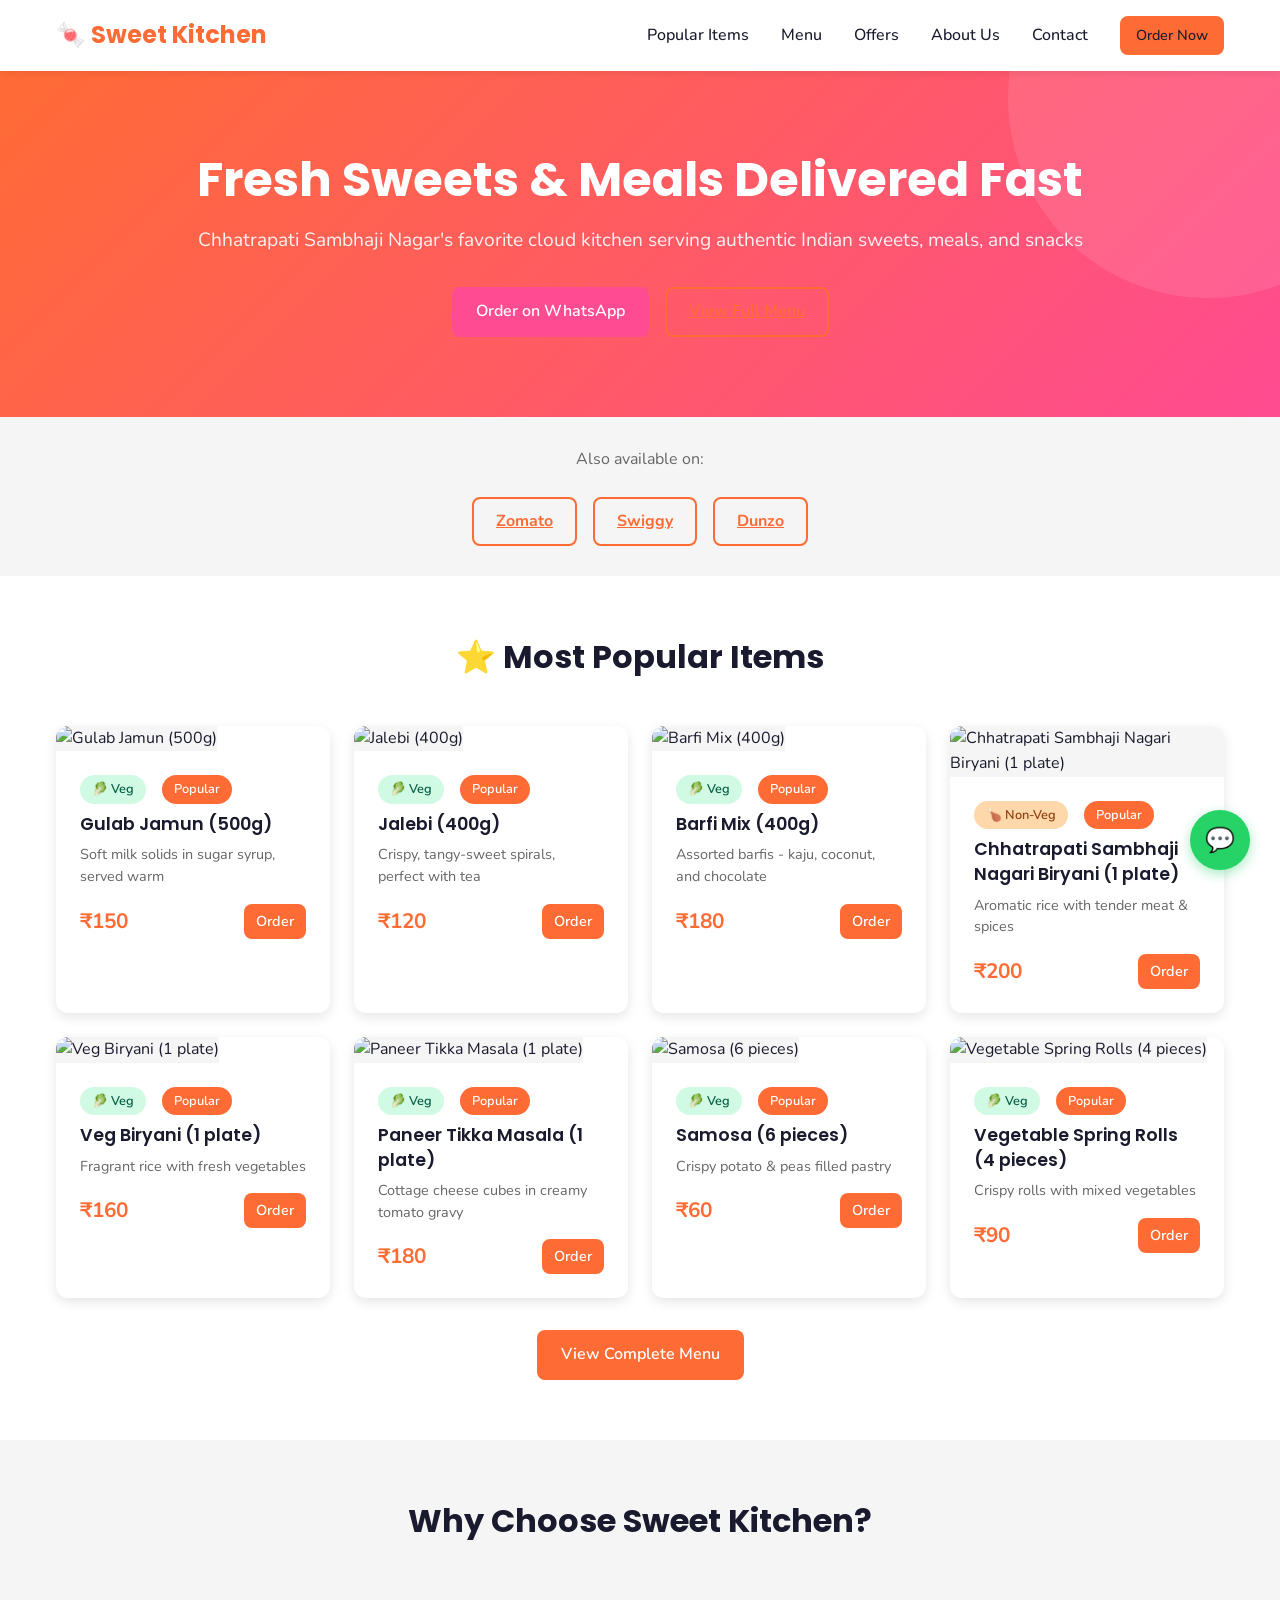
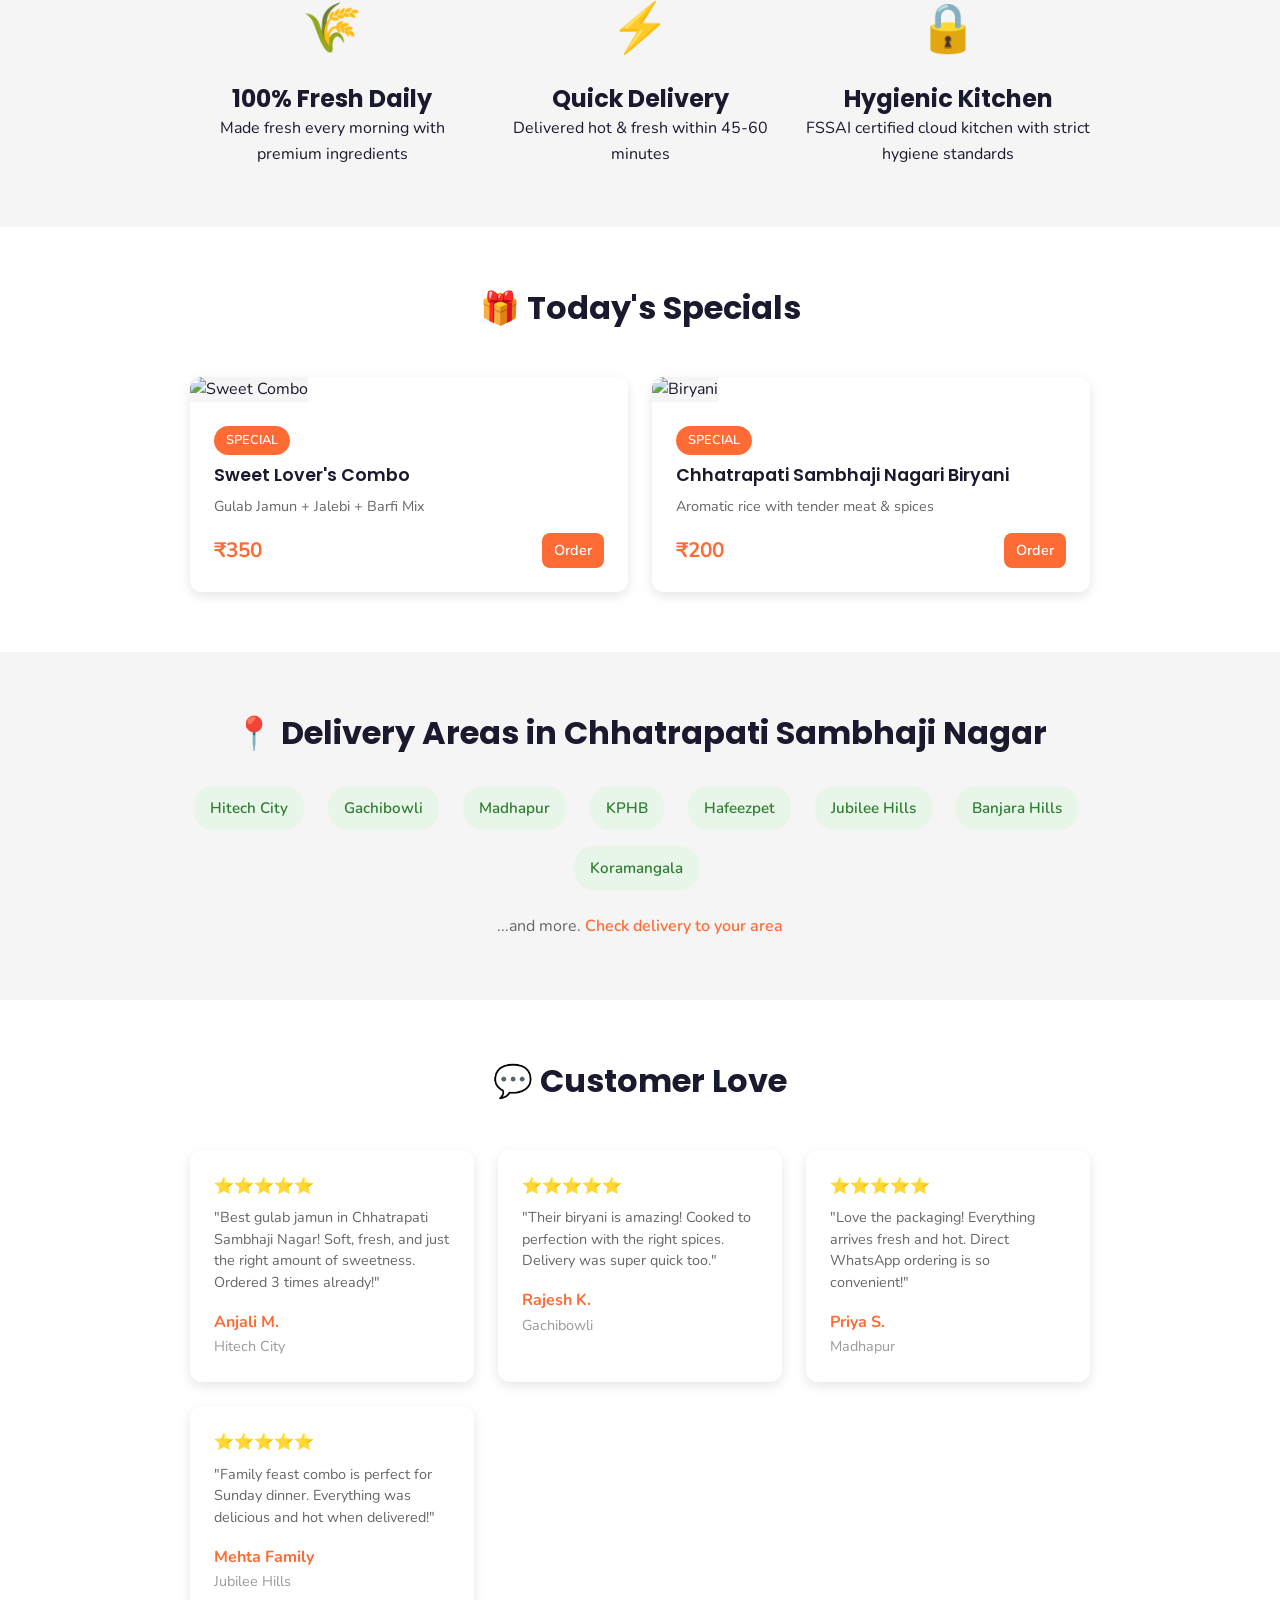
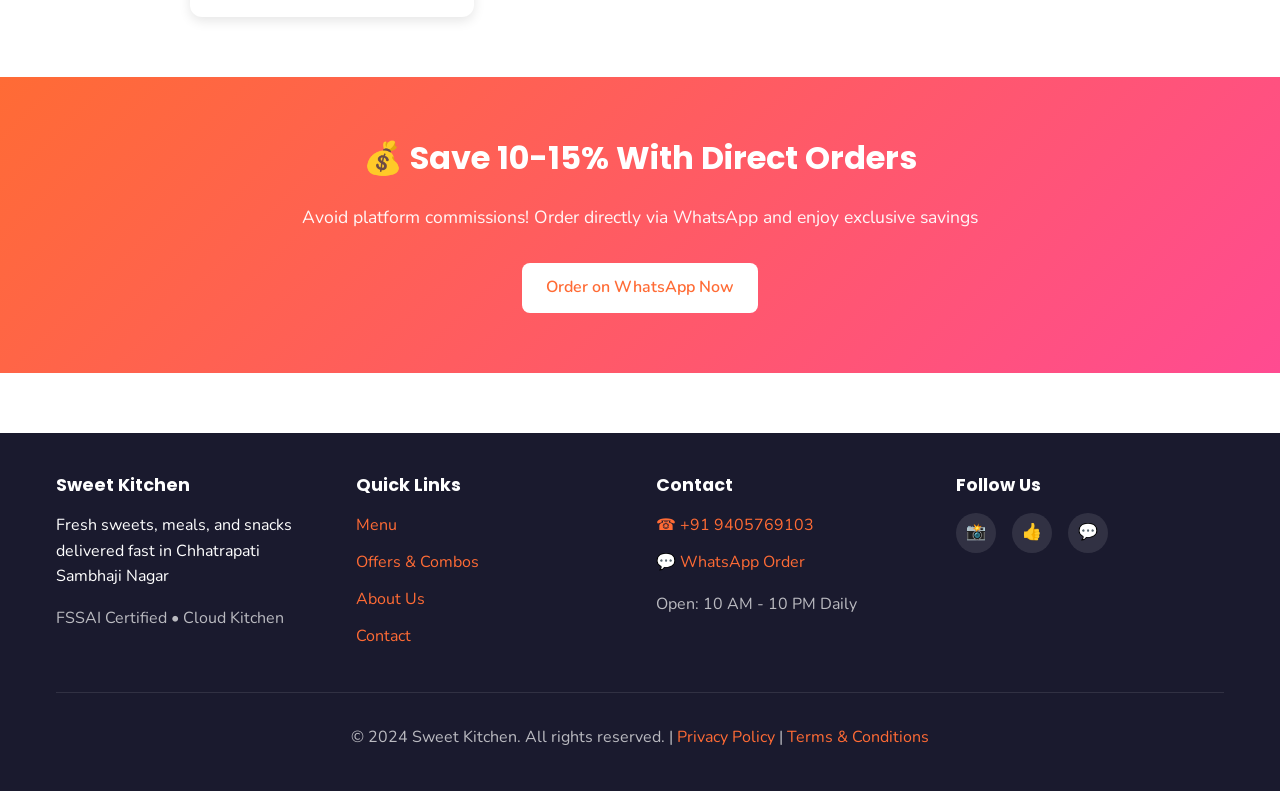
==== index.html @ 288b4b84 "initial commit" ====
<!DOCTYPE html>
<html lang="en">
<head>
  <meta charset="UTF-8">
  <meta name="viewport" content="width=device-width, initial-scale=1.0">
  <title>Sweet Kitchen - Fresh Sweets & Meals Delivered Fast in Chhatrapati Sambhaji Nagar</title>
  <meta name="description" content="Order fresh sweets, meals, and snacks delivered fast in Chhatrapati Sambhaji Nagar. Direct WhatsApp ordering with 10-15% savings. FSSAI certified cloud kitchen.">
  <meta name="keywords" content="Sweet Kitchen Chhatrapati Sambhaji Nagar, sweets delivery Chhatrapati Sambhaji Nagar, cloud kitchen near me, food delivery">

  <!-- Open Graph -->
  <meta property="og:title" content="Sweet Kitchen - Fresh Sweets & Meals Delivered Fast">
  <meta property="og:description" content="Order fresh sweets, meals, and snacks delivered fast in Chhatrapati Sambhaji Nagar. Direct WhatsApp ordering with 10-15% savings.">
  <meta property="og:type" content="website">
  <meta property="og:image" content="https://images.unsplash.com/photo-1593618998160-e34014e67546?w=600&h=400&fit=crop">

  <!-- Twitter Card -->
  <meta name="twitter:card" content="summary_large_image">
  <meta name="twitter:title" content="Sweet Kitchen - Fresh Sweets & Meals Delivered Fast">
  <meta name="twitter:description" content="Order fresh sweets, meals, and snacks delivered fast in Chhatrapati Sambhaji Nagar.">

  <!-- Tailwind CSS -->
  <script src="https://cdn.tailwindcss.com"></script>

  <!-- Google Fonts -->
  <link rel="preconnect" href="https://fonts.googleapis.com">
  <link rel="preconnect" href="https://fonts.gstatic.com" crossorigin>
  <link href="https://fonts.googleapis.com/css2?family=Poppins:wght@400;600;700&family=Nunito:wght@400;500;600;700&display=swap" rel="stylesheet">

  <!-- Custom Styles -->
  <link rel="stylesheet" href="css/styles.css">

  <!-- Schema.org Markup -->
  <script type="application/ld+json">
  {
    "@context": "https://schema.org",
    "@type": "LocalBusiness",
    "name": "Sweet Kitchen",
    "description": "Fresh sweets, meals, and snacks cloud kitchen",
    "address": {
      "@type": "PostalAddress",
      "streetAddress": "Chhatrapati Sambhaji Nagar",
      "addressRegion": "Telangana",
      "postalCode": "500001",
      "addressCountry": "IN"
    },
    "telephone": "+919405769103",
    "url": "https://sweetkitchen.local",
    "priceRange": "₹50-₹500",
    "servesCuisine": "Indian"
  }
  </script>
</head>
<body>
  <!-- Navigation -->
  <nav>
    <div class="container">
      <a href="/" class="logo">🍬 Sweet Kitchen</a>
      <ul class="nav-links">
        <li><a href="#popular">Popular Items</a></li>
        <li><a href="menu.html">Menu</a></li>
        <li><a href="offers.html">Offers</a></li>
        <li><a href="about.html">About Us</a></li>
        <li><a href="contact.html">Contact</a></li>
        <li><a href="#" class="btn-primary btn-sm">Order Now</a></li>
      </ul>
      <button class="mobile-menu-toggle">☰</button>
    </div>
  </nav>

  <!-- Hero Section -->
  <section class="hero">
    <div class="container">
      <h1>Fresh Sweets & Meals Delivered Fast</h1>
      <p>Chhatrapati Sambhaji Nagar's favorite cloud kitchen serving authentic Indian sweets, meals, and snacks</p>
      <div class="hero-buttons">
        <a href="https://wa.me/919405769103?text=Hi%20Sweet%20Kitchen%2C%20I%20want%20to%20place%20an%20order" target="_blank" class="btn-secondary">Order on WhatsApp</a>
        <a href="menu.html" class="btn-outline">View Full Menu</a>
      </div>
    </div>
  </section>

  <!-- Platform Links -->
  <section class="section" style="background-color: #f5f5f5; padding: 30px 20px;">
    <div class="container">
      <p style="text-align: center; color: #666; margin-bottom: 1.5rem;">Also available on:</p>
      <div style="display: flex; gap: 1rem; justify-content: center; flex-wrap: wrap;">
        <a href="https://www.zomato.com" target="_blank" class="btn-outline" style="flex: 0 1 auto;">
          <strong>Zomato</strong>
        </a>
        <a href="https://www.swiggy.com" target="_blank" class="btn-outline" style="flex: 0 1 auto;">
          <strong>Swiggy</strong>
        </a>
        <a href="https://www.dunzo.com" target="_blank" class="btn-outline" style="flex: 0 1 auto;">
          <strong>Dunzo</strong>
        </a>
      </div>
    </div>
  </section>

  <!-- Popular Items -->
  <section class="section" id="popular">
    <div class="container">
      <h2 style="text-align: center; margin-bottom: 3rem;">⭐ Most Popular Items</h2>
      <div class="grid grid-3" id="popular-items">
        <!-- Dynamically populated -->
      </div>
      <div style="text-align: center; margin-top: 2rem;">
        <a href="menu.html" class="btn-primary">View Complete Menu</a>
      </div>
    </div>
  </section>

  <!-- Why Choose Us -->
  <section class="section" style="background-color: #f5f5f5;">
    <div class="container">
      <h2 style="text-align: center; margin-bottom: 3rem;">Why Choose Sweet Kitchen?</h2>
      <div class="grid grid-3" style="max-width: 900px; margin: 0 auto;">
        <div class="card" style="text-align: center; border: none; box-shadow: none; background: transparent;">
          <div style="font-size: 3rem; margin-bottom: 1rem;">🌾</div>
          <h3>100% Fresh Daily</h3>
          <p>Made fresh every morning with premium ingredients</p>
        </div>
        <div class="card" style="text-align: center; border: none; box-shadow: none; background: transparent;">
          <div style="font-size: 3rem; margin-bottom: 1rem;">⚡</div>
          <h3>Quick Delivery</h3>
          <p>Delivered hot & fresh within 45-60 minutes</p>
        </div>
        <div class="card" style="text-align: center; border: none; box-shadow: none; background: transparent;">
          <div style="font-size: 3rem; margin-bottom: 1rem;">🔒</div>
          <h3>Hygienic Kitchen</h3>
          <p>FSSAI certified cloud kitchen with strict hygiene standards</p>
        </div>
      </div>
    </div>
  </section>

  <!-- Today's Specials -->
  <section class="section">
    <div class="container">
      <h2 style="text-align: center; margin-bottom: 3rem;">🎁 Today's Specials</h2>
      <div class="grid grid-2" style="max-width: 900px; margin: 0 auto;">
        <div class="card">
          <img src="https://images.unsplash.com/photo-1593618998160-e34014e67546?w=400&h=300&fit=crop" alt="Sweet Combo" class="card-img">
          <div class="card-content">
            <div style="display: flex; gap: 0.5rem; margin-bottom: 0.5rem;">
              <span class="badge badge-popular">SPECIAL</span>
            </div>
            <h3 class="card-title">Sweet Lover's Combo</h3>
            <p class="card-description">Gulab Jamun + Jalebi + Barfi Mix</p>
            <div class="card-footer">
              <span class="card-price">₹350</span>
              <a href="https://wa.me/919405769103?text=Hi%20Sweet%20Kitchen%2C%20I%20want%20to%20order%20Sweet%20Lover's%20Combo%20-%20₹350" target="_blank" class="btn-primary btn-sm" style="padding: 6px 12px;">Order</a>
            </div>
          </div>
        </div>

        <div class="card">
          <img src="https://images.unsplash.com/photo-1631040822154-e629aaaf9f0d?w=400&h=300&fit=crop" alt="Biryani" class="card-img">
          <div class="card-content">
            <div style="display: flex; gap: 0.5rem; margin-bottom: 0.5rem;">
              <span class="badge badge-popular">SPECIAL</span>
            </div>
            <h3 class="card-title">Chhatrapati Sambhaji Nagari Biryani</h3>
            <p class="card-description">Aromatic rice with tender meat & spices</p>
            <div class="card-footer">
              <span class="card-price">₹200</span>
              <a href="https://wa.me/919405769103?text=Hi%20Sweet%20Kitchen%2C%20I%20want%20to%20order%20Chhatrapati Sambhaji Nagari%20Biryani%20-%20₹200" target="_blank" class="btn-primary btn-sm" style="padding: 6px 12px;">Order</a>
            </div>
          </div>
        </div>
      </div>
    </div>
  </section>

  <!-- Delivery Areas -->
  <section class="section" style="background-color: #f5f5f5;">
    <div class="container">
      <h2 style="text-align: center; margin-bottom: 2rem;">📍 Delivery Areas in Chhatrapati Sambhaji Nagar</h2>
      <div style="display: flex; flex-wrap: wrap; gap: 1rem; justify-content: center; max-width: 1000px; margin: 0 auto;">
        <span class="badge" style="background-color: #E8F5E9; color: #2E7D32; padding: 10px 16px; border-radius: 20px; font-size: 0.95rem;">Hitech City</span>
        <span class="badge" style="background-color: #E8F5E9; color: #2E7D32; padding: 10px 16px; border-radius: 20px; font-size: 0.95rem;">Gachibowli</span>
        <span class="badge" style="background-color: #E8F5E9; color: #2E7D32; padding: 10px 16px; border-radius: 20px; font-size: 0.95rem;">Madhapur</span>
        <span class="badge" style="background-color: #E8F5E9; color: #2E7D32; padding: 10px 16px; border-radius: 20px; font-size: 0.95rem;">KPHB</span>
        <span class="badge" style="background-color: #E8F5E9; color: #2E7D32; padding: 10px 16px; border-radius: 20px; font-size: 0.95rem;">Hafeezpet</span>
        <span class="badge" style="background-color: #E8F5E9; color: #2E7D32; padding: 10px 16px; border-radius: 20px; font-size: 0.95rem;">Jubilee Hills</span>
        <span class="badge" style="background-color: #E8F5E9; color: #2E7D32; padding: 10px 16px; border-radius: 20px; font-size: 0.95rem;">Banjara Hills</span>
        <span class="badge" style="background-color: #E8F5E9; color: #2E7D32; padding: 10px 16px; border-radius: 20px; font-size: 0.95rem;">Koramangala</span>
      </div>
      <p style="text-align: center; margin-top: 1.5rem; color: #666;">...and more. <a href="contact.html" style="color: #FF6B35; font-weight: 600; text-decoration: none;">Check delivery to your area</a></p>
    </div>
  </section>

  <!-- Testimonials -->
  <section class="section">
    <div class="container">
      <h2 style="text-align: center; margin-bottom: 3rem;">💬 Customer Love</h2>
      <div class="grid grid-2" style="max-width: 900px; margin: 0 auto;">
        <div class="card">
          <div class="card-content">
            <div class="stars">⭐⭐⭐⭐⭐</div>
            <p class="card-description">"Best gulab jamun in Chhatrapati Sambhaji Nagar! Soft, fresh, and just the right amount of sweetness. Ordered 3 times already!"</p>
            <strong style="color: #FF6B35;">Anjali M.</strong>
            <p style="color: #999; font-size: 0.9rem;">Hitech City</p>
          </div>
        </div>

        <div class="card">
          <div class="card-content">
            <div class="stars">⭐⭐⭐⭐⭐</div>
            <p class="card-description">"Their biryani is amazing! Cooked to perfection with the right spices. Delivery was super quick too."</p>
            <strong style="color: #FF6B35;">Rajesh K.</strong>
            <p style="color: #999; font-size: 0.9rem;">Gachibowli</p>
          </div>
        </div>

        <div class="card">
          <div class="card-content">
            <div class="stars">⭐⭐⭐⭐⭐</div>
            <p class="card-description">"Love the packaging! Everything arrives fresh and hot. Direct WhatsApp ordering is so convenient!"</p>
            <strong style="color: #FF6B35;">Priya S.</strong>
            <p style="color: #999; font-size: 0.9rem;">Madhapur</p>
          </div>
        </div>

        <div class="card">
          <div class="card-content">
            <div class="stars">⭐⭐⭐⭐⭐</div>
            <p class="card-description">"Family feast combo is perfect for Sunday dinner. Everything was delicious and hot when delivered!"</p>
            <strong style="color: #FF6B35;">Mehta Family</strong>
            <p style="color: #999; font-size: 0.9rem;">Jubilee Hills</p>
          </div>
        </div>
      </div>
    </div>
  </section>

  <!-- Save with Direct Orders -->
  <section class="section" style="background: linear-gradient(135deg, #FF6B35 0%, #FF4B91 100%); color: white;">
    <div class="container" style="text-align: center;">
      <h2 style="color: white; margin-bottom: 1.5rem;">💰 Save 10-15% With Direct Orders</h2>
      <p style="color: rgba(255,255,255,0.95); font-size: 1.1rem; margin-bottom: 2rem;">Avoid platform commissions! Order directly via WhatsApp and enjoy exclusive savings</p>
      <a href="https://wa.me/919405769103?text=Hi%20Sweet%20Kitchen%2C%20I%20want%20to%20place%20an%20order" target="_blank" class="btn-secondary" style="background-color: white; color: #FF6B35; border: none;">Order on WhatsApp Now</a>
    </div>
  </section>

  <!-- Footer -->
  <footer>
    <div class="container">
      <div class="footer-grid">
        <div class="footer-col">
          <h3>Sweet Kitchen</h3>
          <p>Fresh sweets, meals, and snacks delivered fast in Chhatrapati Sambhaji Nagar</p>
          <p style="margin-top: 1rem; color: rgba(255,255,255,0.7);">FSSAI Certified • Cloud Kitchen</p>
        </div>

        <div class="footer-col">
          <h3>Quick Links</h3>
          <ul>
            <li><a href="menu.html">Menu</a></li>
            <li><a href="offers.html">Offers & Combos</a></li>
            <li><a href="about.html">About Us</a></li>
            <li><a href="contact.html">Contact</a></li>
          </ul>
        </div>

        <div class="footer-col">
          <h3>Contact</h3>
          <ul>
            <li><a href="tel:+919405769103">☎ +91 9405769103</a></li>
            <li><a href="https://wa.me/919405769103" target="_blank">💬 WhatsApp Order</a></li>
            <li><p style="margin-top: 1rem; color: rgba(255,255,255,0.7);">Open: 10 AM - 10 PM Daily</p></li>
          </ul>
        </div>

        <div class="footer-col">
          <h3>Follow Us</h3>
          <div class="social-icons">
            <a href="https://instagram.com" target="_blank" title="Instagram">📸</a>
            <a href="https://facebook.com" target="_blank" title="Facebook">👍</a>
            <a href="https://wa.me/919405769103" target="_blank" title="WhatsApp">💬</a>
          </div>
        </div>
      </div>

      <div class="footer-bottom">
        <p>&copy; 2024 Sweet Kitchen. All rights reserved. | <a href="#" style="color: var(--primary-saffron);">Privacy Policy</a> | <a href="#" style="color: var(--primary-saffron);">Terms & Conditions</a></p>
      </div>
    </div>
  </footer>

  <!-- Floating WhatsApp Button -->
  <a href="https://wa.me/919405769103?text=Hi%20Sweet%20Kitchen%2C%20I%20want%20to%20place%20an%20order" target="_blank" class="whatsapp-float" title="Order on WhatsApp">💬</a>

  <!-- Scripts -->
  <script src="js/menu-data.js"></script>
  <script src="js/main.js"></script>
  <script>
    // Populate popular items on homepage
    document.addEventListener('DOMContentLoaded', () => {
      const popularItems = getPopularItems();
      const container = document.getElementById('popular-items');

      popularItems.forEach(item => {
        const card = document.createElement('div');
        card.className = 'card';
        card.innerHTML = `
          <img src="${item.image}" alt="${item.name}" class="card-img">
          <div class="card-content">
            <div style="display: flex; gap: 0.5rem; margin-bottom: 0.5rem;">
              <span class="badge ${item.veg ? 'badge-veg' : 'badge-nonveg'}">
                ${item.veg ? '🥬 Veg' : '🍗 Non-Veg'}
              </span>
              ${item.popular ? '<span class="badge badge-popular">Popular</span>' : ''}
            </div>
            <h3 class="card-title">${item.name}</h3>
            <p class="card-description">${item.description}</p>
            <div class="card-footer">
              <span class="card-price">${SK.formatPrice(item.price)}</span>
              <a href="${SK.buildWhatsAppOrderURL(item.name, item.price)}" target="_blank" class="btn-primary btn-sm" style="padding: 6px 12px;">Order</a>
            </div>
          </div>
        `;
        container.appendChild(card);
      });
    });
  </script>
</body>
</html>
---- css/styles.css ----
/* Sweet Kitchen Brand Colors & Custom Styles */

:root {
  --primary-saffron: #FF6B35;
  --primary-pink: #FF4B91;
  --neutral-cream: #FFF9F5;
  --dark-text: #1A1A2E;
  --success-green: #22C55E;
  --light-gray: #F5F5F5;
  --border-gray: #E5E5E5;
}

* {
  margin: 0;
  padding: 0;
  box-sizing: border-box;
}

html {
  scroll-behavior: smooth;
}

body {
  font-family: 'Nunito', sans-serif;
  color: var(--dark-text);
  background-color: #fff;
  line-height: 1.6;
}

/* Typography */
h1, h2, h3, h4, h5, h6 {
  font-family: 'Poppins', sans-serif;
  font-weight: 700;
  color: var(--dark-text);
}

h1 { font-size: 2.5rem; line-height: 1.2; }
h2 { font-size: 2rem; line-height: 1.3; }
h3 { font-size: 1.5rem; line-height: 1.4; }

@media (max-width: 768px) {
  h1 { font-size: 1.75rem; }
  h2 { font-size: 1.5rem; }
  h3 { font-size: 1.25rem; }
}

/* Buttons */
.btn-primary {
  background-color: var(--primary-saffron);
  color: white;
  padding: 12px 24px;
  border: none;
  border-radius: 8px;
  font-size: 1rem;
  font-weight: 600;
  cursor: pointer;
  transition: all 0.3s ease;
  display: inline-block;
  text-decoration: none;
  text-align: center;
}

.btn-primary:hover {
  background-color: #E55A25;
  transform: translateY(-2px);
  box-shadow: 0 8px 16px rgba(255, 107, 53, 0.3);
}

.btn-secondary {
  background-color: var(--primary-pink);
  color: white;
  padding: 12px 24px;
  border: none;
  border-radius: 8px;
  font-size: 1rem;
  font-weight: 600;
  cursor: pointer;
  transition: all 0.3s ease;
  display: inline-block;
  text-decoration: none;
}

.btn-secondary:hover {
  background-color: #E43B81;
  transform: translateY(-2px);
  box-shadow: 0 8px 16px rgba(255, 75, 145, 0.3);
}

.btn-outline {
  background-color: transparent;
  color: var(--primary-saffron);
  border: 2px solid var(--primary-saffron);
  padding: 10px 22px;
  border-radius: 8px;
  font-weight: 600;
  cursor: pointer;
  transition: all 0.3s ease;
  display: inline-block;
}

.btn-outline:hover {
  background-color: var(--primary-saffron);
  color: white;
}

.btn-sm {
  padding: 8px 16px;
  font-size: 0.9rem;
}

/* Navigation */
nav {
  background-color: white;
  box-shadow: 0 2px 8px rgba(0, 0, 0, 0.08);
  position: sticky;
  top: 0;
  z-index: 100;
}

nav .container {
  display: flex;
  justify-content: space-between;
  align-items: center;
  padding: 1rem;
  max-width: 1200px;
  margin: 0 auto;
}

.logo {
  font-size: 1.5rem;
  font-weight: 700;
  color: var(--primary-saffron);
  font-family: 'Poppins', sans-serif;
  text-decoration: none;
}

.nav-links {
  display: flex;
  list-style: none;
  gap: 2rem;
  align-items: center;
}

.nav-links a {
  text-decoration: none;
  color: var(--dark-text);
  font-weight: 500;
  transition: color 0.3s ease;
}

.nav-links a:hover {
  color: var(--primary-saffron);
}

@media (max-width: 768px) {
  .nav-links {
    display: none;
  }

  .mobile-menu-toggle {
    display: block;
    background: none;
    border: none;
    font-size: 1.5rem;
    cursor: pointer;
  }
}

@media (min-width: 769px) {
  .mobile-menu-toggle {
    display: none;
  }
}

/* Hero Section */
.hero {
  background: linear-gradient(135deg, var(--primary-saffron) 0%, var(--primary-pink) 100%);
  color: white;
  padding: 80px 20px;
  text-align: center;
  position: relative;
  overflow: hidden;
}

.hero::before {
  content: '';
  position: absolute;
  top: -50%;
  right: -10%;
  width: 400px;
  height: 400px;
  background-color: rgba(255, 255, 255, 0.1);
  border-radius: 50%;
}

.hero h1 {
  color: white;
  margin-bottom: 1rem;
  font-size: 3rem;
  position: relative;
  z-index: 1;
}

.hero p {
  color: rgba(255, 255, 255, 0.9);
  font-size: 1.2rem;
  margin-bottom: 2rem;
  position: relative;
  z-index: 1;
}

.hero-buttons {
  display: flex;
  gap: 1rem;
  justify-content: center;
  position: relative;
  z-index: 1;
  flex-wrap: wrap;
}

@media (max-width: 768px) {
  .hero {
    padding: 60px 20px;
  }

  .hero h1 {
    font-size: 2rem;
  }

  .hero p {
    font-size: 1rem;
  }

  .hero-buttons {
    flex-direction: column;
  }

  .hero-buttons .btn-primary,
  .hero-buttons .btn-outline {
    width: 100%;
  }
}

/* Cards */
.card {
  background: white;
  border-radius: 12px;
  overflow: hidden;
  box-shadow: 0 4px 12px rgba(0, 0, 0, 0.1);
  transition: transform 0.3s ease, box-shadow 0.3s ease;
}

.card:hover {
  transform: translateY(-6px);
  box-shadow: 0 12px 24px rgba(0, 0, 0, 0.15);
}

.card-img {
  width: 100%;
  height: 200px;
  object-fit: cover;
  background-color: var(--light-gray);
}

.card-content {
  padding: 1.5rem;
}

.card-title {
  font-size: 1.1rem;
  font-weight: 600;
  margin-bottom: 0.5rem;
  color: var(--dark-text);
}

.card-description {
  font-size: 0.9rem;
  color: #666;
  margin-bottom: 1rem;
  line-height: 1.5;
}

.card-footer {
  display: flex;
  justify-content: space-between;
  align-items: center;
}

.card-price {
  font-size: 1.3rem;
  font-weight: 700;
  color: var(--primary-saffron);
}

.badge {
  display: inline-block;
  padding: 4px 12px;
  border-radius: 20px;
  font-size: 0.8rem;
  font-weight: 600;
  margin-right: 0.5rem;
}

.badge-veg {
  background-color: #D1FAE5;
  color: #065F46;
}

.badge-nonveg {
  background-color: #FED7AA;
  color: #92400E;
}

.badge-popular {
  background-color: var(--primary-saffron);
  color: white;
}

/* Grid & Flex Utils */
.container {
  max-width: 1200px;
  margin: 0 auto;
  padding: 0 1rem;
}

.grid {
  display: grid;
  gap: 1.5rem;
}

.grid-2 { grid-template-columns: repeat(auto-fit, minmax(280px, 1fr)); }
.grid-3 { grid-template-columns: repeat(auto-fit, minmax(250px, 1fr)); }
.grid-4 { grid-template-columns: repeat(auto-fit, minmax(200px, 1fr)); }

@media (max-width: 768px) {
  .grid-2, .grid-3, .grid-4 {
    grid-template-columns: repeat(auto-fit, minmax(150px, 1fr));
  }
}

.flex { display: flex; }
.flex-center { display: flex; align-items: center; justify-content: center; }
.flex-between { display: flex; align-items: center; justify-content: space-between; }
.gap-1 { gap: 1rem; }
.gap-2 { gap: 2rem; }

/* Section Spacing */
.section {
  padding: 60px 20px;
}

@media (max-width: 768px) {
  .section {
    padding: 40px 20px;
  }
}

/* Testimonials */
.testimonial {
  border-left: 4px solid var(--primary-saffron);
  padding-left: 1.5rem;
  margin: 1.5rem 0;
}

.stars {
  color: #FFB800;
  font-size: 1rem;
  margin-bottom: 0.5rem;
}

/* Footer */
footer {
  background-color: var(--dark-text);
  color: white;
  padding: 40px 20px;
  margin-top: 60px;
}

footer a {
  color: var(--primary-saffron);
  text-decoration: none;
  transition: color 0.3s ease;
}

footer a:hover {
  color: var(--primary-pink);
}

.footer-grid {
  display: grid;
  grid-template-columns: repeat(auto-fit, minmax(250px, 1fr));
  gap: 2rem;
  max-width: 1200px;
  margin: 0 auto 2rem;
}

.footer-col h3 {
  color: white;
  margin-bottom: 1rem;
  font-size: 1.1rem;
}

.footer-col ul {
  list-style: none;
}

.footer-col ul li {
  margin-bottom: 0.7rem;
}

.social-icons {
  display: flex;
  gap: 1rem;
  margin-top: 1rem;
}

.social-icons a {
  width: 40px;
  height: 40px;
  display: flex;
  align-items: center;
  justify-content: center;
  background-color: rgba(255, 255, 255, 0.1);
  border-radius: 50%;
  transition: background-color 0.3s ease;
}

.social-icons a:hover {
  background-color: var(--primary-saffron);
}

.footer-bottom {
  text-align: center;
  border-top: 1px solid rgba(255, 255, 255, 0.1);
  padding-top: 2rem;
  color: rgba(255, 255, 255, 0.7);
}

/* Floating WhatsApp Button */
.whatsapp-float {
  position: fixed;
  bottom: 30px;
  right: 30px;
  width: 60px;
  height: 60px;
  background-color: #25D366;
  border-radius: 50%;
  display: flex;
  align-items: center;
  justify-content: center;
  text-decoration: none;
  box-shadow: 0 4px 12px rgba(37, 211, 102, 0.4);
  transition: all 0.3s ease;
  z-index: 999;
  font-size: 1.5rem;
}

.whatsapp-float:hover {
  transform: scale(1.1);
  box-shadow: 0 8px 20px rgba(37, 211, 102, 0.6);
}

@media (max-width: 768px) {
  .whatsapp-float {
    bottom: 20px;
    right: 20px;
    width: 50px;
    height: 50px;
    font-size: 1.2rem;
  }
}

/* Cart Sidebar */
.cart-sidebar {
  position: fixed;
  right: -400px;
  top: 0;
  width: 400px;
  height: 100vh;
  background: white;
  box-shadow: -2px 0 8px rgba(0, 0, 0, 0.1);
  transition: right 0.3s ease;
  z-index: 500;
  overflow-y: auto;
  padding: 20px;
  display: flex;
  flex-direction: column;
}

.cart-sidebar.open {
  right: 0;
}

.cart-close {
  background: none;
  border: none;
  font-size: 1.5rem;
  cursor: pointer;
  margin-bottom: 1rem;
}

.cart-item {
  display: flex;
  justify-content: space-between;
  align-items: center;
  padding: 1rem;
  border-bottom: 1px solid var(--border-gray);
  margin-bottom: 1rem;
}

.cart-item-details {
  flex: 1;
}

.cart-item-name {
  font-weight: 600;
  margin-bottom: 0.5rem;
}

.cart-item-price {
  color: var(--primary-saffron);
  font-weight: 700;
}

.cart-remove {
  background: none;
  border: none;
  color: #999;
  cursor: pointer;
  font-size: 1.2rem;
  transition: color 0.3s ease;
}

.cart-remove:hover {
  color: #E43B81;
}

.cart-summary {
  margin-top: auto;
  border-top: 2px solid var(--border-gray);
  padding-top: 1rem;
}

.cart-total {
  display: flex;
  justify-content: space-between;
  font-size: 1.2rem;
  font-weight: 700;
  margin-bottom: 1.5rem;
}

.cart-summary .btn-primary {
  width: 100%;
}

@media (max-width: 768px) {
  .cart-sidebar {
    width: 100%;
    right: -100%;
  }
}

/* Category Tabs */
.category-tabs {
  display: flex;
  gap: 1rem;
  overflow-x: auto;
  padding: 1rem 0;
  margin-bottom: 2rem;
  flex-wrap: wrap;
}

.category-tab {
  background: var(--light-gray);
  border: 2px solid transparent;
  padding: 10px 20px;
  border-radius: 20px;
  cursor: pointer;
  transition: all 0.3s ease;
  white-space: nowrap;
  font-weight: 500;
}

.category-tab:hover {
  border-color: var(--primary-saffron);
}

.category-tab.active {
  background-color: var(--primary-saffron);
  color: white;
  border-color: var(--primary-saffron);
}

/* Filter Bar */
.filter-bar {
  display: flex;
  gap: 1rem;
  margin-bottom: 2rem;
  flex-wrap: wrap;
  align-items: center;
}

.filter-bar input {
  flex: 1;
  min-width: 250px;
  padding: 12px 16px;
  border: 1px solid var(--border-gray);
  border-radius: 8px;
  font-size: 1rem;
}

.filter-bar input:focus {
  outline: none;
  border-color: var(--primary-saffron);
  box-shadow: 0 0 0 3px rgba(255, 107, 53, 0.1);
}

.filter-dropdown {
  padding: 10px 16px;
  border: 1px solid var(--border-gray);
  border-radius: 8px;
  background: white;
  cursor: pointer;
  font-size: 1rem;
}

/* Form Elements */
input, textarea, select {
  font-family: 'Nunito', sans-serif;
  border-radius: 8px;
  border: 1px solid var(--border-gray);
  padding: 12px;
  font-size: 1rem;
  transition: border-color 0.3s ease;
}

input:focus, textarea:focus, select:focus {
  outline: none;
  border-color: var(--primary-saffron);
  box-shadow: 0 0 0 3px rgba(255, 107, 53, 0.1);
}

/* Animations */
@keyframes slideInUp {
  from {
    opacity: 0;
    transform: translateY(20px);
  }
  to {
    opacity: 1;
    transform: translateY(0);
  }
}

.animate-slideInUp {
  animation: slideInUp 0.6s ease-out;
}

@keyframes fadeIn {
  from { opacity: 0; }
  to { opacity: 1; }
}

.animate-fadeIn {
  animation: fadeIn 0.3s ease-in;
}

/* Responsive Utilities */
@media (max-width: 768px) {
  h1 { font-size: 1.75rem; }
  h2 { font-size: 1.3rem; }
}

/* Empty State */
.empty-state {
  text-align: center;
  padding: 60px 20px;
}

.empty-state h3 {
  margin-bottom: 1rem;
  color: #999;
}

.empty-state p {
  color: #999;
  margin-bottom: 2rem;
}

/* Loader */
.loader {
  border: 4px solid var(--light-gray);
  border-top: 4px solid var(--primary-saffron);
  border-radius: 50%;
  width: 40px;
  height: 40px;
  animation: spin 1s linear infinite;
  margin: 2rem auto;
}

@keyframes spin {
  0% { transform: rotate(0deg); }
  100% { transform: rotate(360deg); }
}

/* Print Styles */
@media print {
  nav, footer, .whatsapp-float {
    display: none;
  }
}
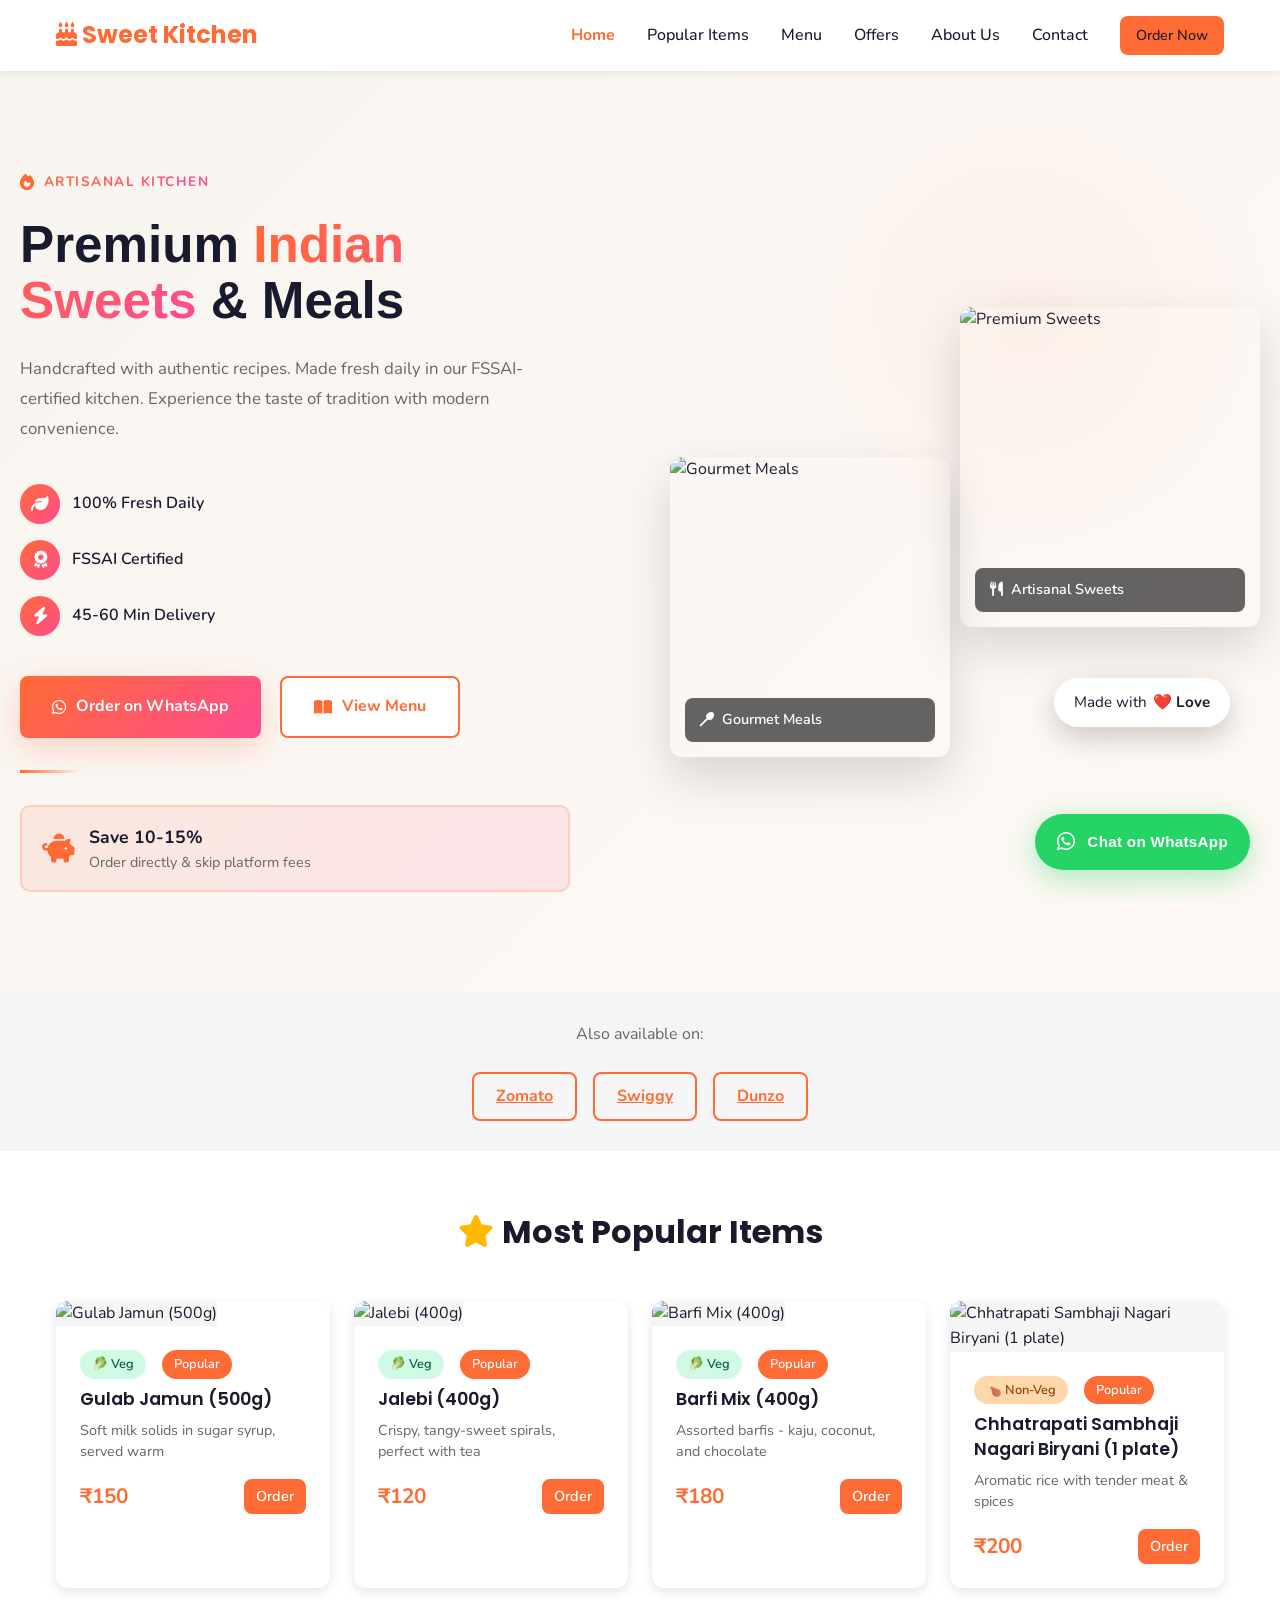
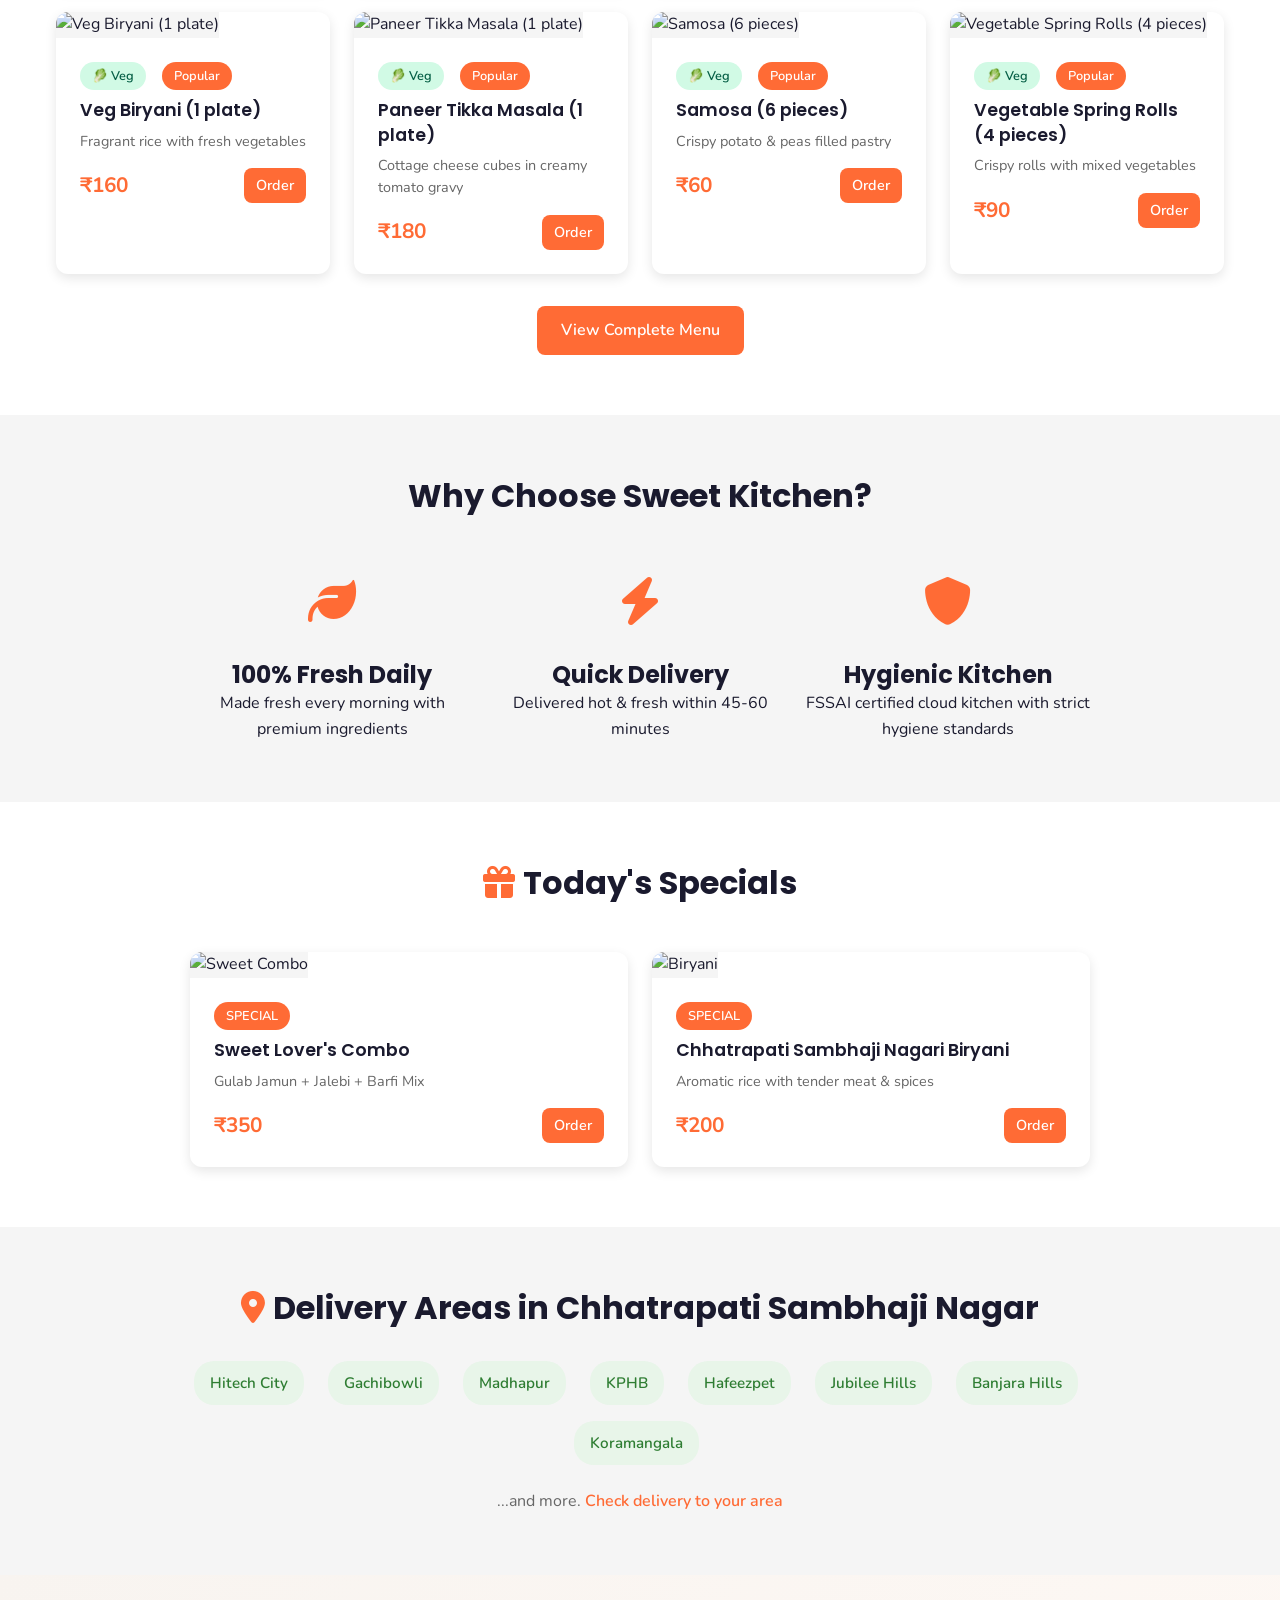
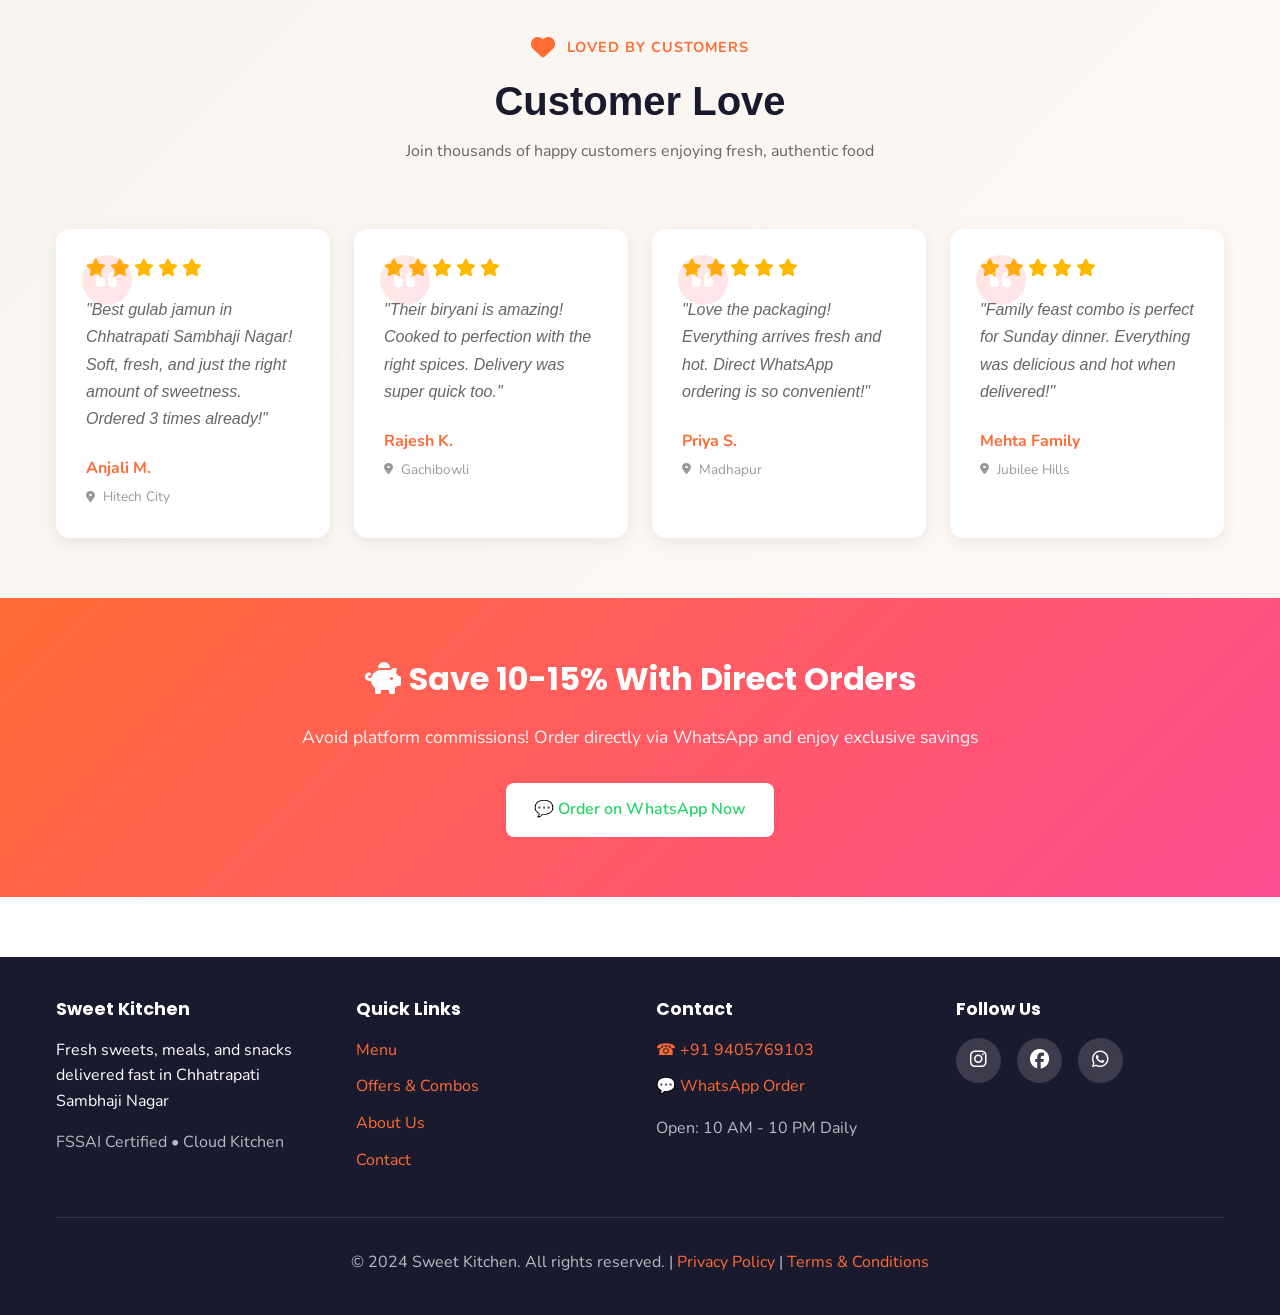
==== commit 57fcbed1: "fixed home page issue" ====
--- a/index.html
+++ b/index.html
@@ -25,6 +25,9 @@
   <link rel="preconnect" href="https://fonts.googleapis.com">
   <link rel="preconnect" href="https://fonts.gstatic.com" crossorigin>
   <link href="https://fonts.googleapis.com/css2?family=Poppins:wght@400;600;700&family=Nunito:wght@400;500;600;700&display=swap" rel="stylesheet">
+
+  <!-- Font Awesome Icons -->
+  <link rel="stylesheet" href="https://cdnjs.cloudflare.com/ajax/libs/font-awesome/6.4.0/css/all.min.css">
 
   <!-- Custom Styles -->
   <link rel="stylesheet" href="css/styles.css">
@@ -54,27 +57,96 @@
   <!-- Navigation -->
   <nav>
     <div class="container">
-      <a href="/" class="logo">🍬 Sweet Kitchen</a>
+      <a href="./index.html" class="logo"><i class="fas fa-cake-candles"></i> Sweet Kitchen</a>
       <ul class="nav-links">
+        <li><a href="./index.html" style="color: var(--primary-saffron); font-weight: 700;">Home</a></li>
         <li><a href="#popular">Popular Items</a></li>
         <li><a href="menu.html">Menu</a></li>
         <li><a href="offers.html">Offers</a></li>
         <li><a href="about.html">About Us</a></li>
         <li><a href="contact.html">Contact</a></li>
-        <li><a href="#" class="btn-primary btn-sm">Order Now</a></li>
+        <li><a href="menu.html" class="btn-primary btn-sm">Order Now</a></li>
       </ul>
       <button class="mobile-menu-toggle">☰</button>
     </div>
   </nav>
 
-  <!-- Hero Section -->
-  <section class="hero">
-    <div class="container">
-      <h1>Fresh Sweets & Meals Delivered Fast</h1>
-      <p>Chhatrapati Sambhaji Nagar's favorite cloud kitchen serving authentic Indian sweets, meals, and snacks</p>
-      <div class="hero-buttons">
-        <a href="https://wa.me/919405769103?text=Hi%20Sweet%20Kitchen%2C%20I%20want%20to%20place%20an%20order" target="_blank" class="btn-secondary">Order on WhatsApp</a>
-        <a href="menu.html" class="btn-outline">View Full Menu</a>
+  <!-- Hero Section - Professional Food Kitchen -->
+  <section class="hero-professional">
+    <div class="hero-pro-left">
+      <div class="hero-pro-content">
+        <div class="hero-pro-label">
+          <i class="fas fa-fire"></i> ARTISANAL KITCHEN
+        </div>
+
+        <h1 class="hero-pro-title">
+          Premium
+          <span class="hero-pro-gradient">Indian Sweets</span>
+          & Meals
+        </h1>
+
+        <p class="hero-pro-description">
+          Handcrafted with authentic recipes. Made fresh daily in our FSSAI-certified kitchen.
+          Experience the taste of tradition with modern convenience.
+        </p>
+
+        <div class="hero-pro-features">
+          <div class="feature-item">
+            <span class="feature-icon"><i class="fas fa-leaf"></i></span>
+            <span class="feature-text">100% Fresh Daily</span>
+          </div>
+          <div class="feature-item">
+            <span class="feature-icon"><i class="fas fa-award"></i></span>
+            <span class="feature-text">FSSAI Certified</span>
+          </div>
+          <div class="feature-item">
+            <span class="feature-icon"><i class="fas fa-bolt"></i></span>
+            <span class="feature-text">45-60 Min Delivery</span>
+          </div>
+        </div>
+
+        <div class="hero-pro-cta">
+          <a href="https://wa.me/919405769103?text=Hi%20Sweet%20Kitchen%2C%20I%20want%20to%20place%20an%20order" target="_blank" class="cta-primary">
+            <i class="fab fa-whatsapp"></i>
+            <span>Order on WhatsApp</span>
+          </a>
+          <a href="menu.html" class="cta-secondary">
+            <i class="fas fa-book-open"></i>
+            <span>View Menu</span>
+          </a>
+        </div>
+
+        <div class="hero-pro-divider"></div>
+
+        <div class="hero-pro-savings">
+          <div class="savings-badge">
+            <i class="fas fa-piggy-bank"></i>
+            <div>
+              <strong>Save 10-15%</strong>
+              <p>Order directly & skip platform fees</p>
+            </div>
+          </div>
+        </div>
+      </div>
+    </div>
+
+    <div class="hero-pro-right">
+      <div class="food-showcase">
+        <div class="showcase-card showcase-sweets">
+          <img src="https://thehazelnutfactory.com/cdn/shop/files/HONEYDRYFRUITLADDOO16_940x.png?v=1689229850" alt="Premium Sweets">
+          <div class="showcase-label">
+            <i class="fas fa-utensils"></i> Artisanal Sweets
+          </div>
+        </div>
+        <div class="showcase-card showcase-meals">
+          <img src="https://images.unsplash.com/photo-1546069901-ba9599a7e63c?w=500&h=400&fit=crop" alt="Gourmet Meals">
+          <div class="showcase-label">
+            <i class="fas fa-spoon"></i> Gourmet Meals
+          </div>
+        </div>
+        <div class="showcase-accent">
+          <span class="accent-text">Made with <strong>❤️ Love</strong></span>
+        </div>
       </div>
     </div>
   </section>
@@ -100,7 +172,7 @@
   <!-- Popular Items -->
   <section class="section" id="popular">
     <div class="container">
-      <h2 style="text-align: center; margin-bottom: 3rem;">⭐ Most Popular Items</h2>
+      <h2 style="text-align: center; margin-bottom: 3rem;"><i class="fas fa-star" style="color: #FFB800; margin-right: 0.5rem;"></i>Most Popular Items</h2>
       <div class="grid grid-3" id="popular-items">
         <!-- Dynamically populated -->
       </div>
@@ -116,17 +188,17 @@
       <h2 style="text-align: center; margin-bottom: 3rem;">Why Choose Sweet Kitchen?</h2>
       <div class="grid grid-3" style="max-width: 900px; margin: 0 auto;">
         <div class="card" style="text-align: center; border: none; box-shadow: none; background: transparent;">
-          <div style="font-size: 3rem; margin-bottom: 1rem;">🌾</div>
+          <div style="font-size: 3rem; margin-bottom: 1rem; color: var(--primary-saffron);"><i class="fas fa-leaf"></i></div>
           <h3>100% Fresh Daily</h3>
           <p>Made fresh every morning with premium ingredients</p>
         </div>
         <div class="card" style="text-align: center; border: none; box-shadow: none; background: transparent;">
-          <div style="font-size: 3rem; margin-bottom: 1rem;">⚡</div>
+          <div style="font-size: 3rem; margin-bottom: 1rem; color: var(--primary-saffron);"><i class="fas fa-bolt"></i></div>
           <h3>Quick Delivery</h3>
           <p>Delivered hot & fresh within 45-60 minutes</p>
         </div>
         <div class="card" style="text-align: center; border: none; box-shadow: none; background: transparent;">
-          <div style="font-size: 3rem; margin-bottom: 1rem;">🔒</div>
+          <div style="font-size: 3rem; margin-bottom: 1rem; color: var(--primary-saffron);"><i class="fas fa-shield"></i></div>
           <h3>Hygienic Kitchen</h3>
           <p>FSSAI certified cloud kitchen with strict hygiene standards</p>
         </div>
@@ -137,7 +209,7 @@
   <!-- Today's Specials -->
   <section class="section">
     <div class="container">
-      <h2 style="text-align: center; margin-bottom: 3rem;">🎁 Today's Specials</h2>
+      <h2 style="text-align: center; margin-bottom: 3rem;"><i class="fas fa-gift" style="color: var(--primary-saffron); margin-right: 0.5rem;"></i>Today's Specials</h2>
       <div class="grid grid-2" style="max-width: 900px; margin: 0 auto;">
         <div class="card">
           <img src="https://images.unsplash.com/photo-1593618998160-e34014e67546?w=400&h=300&fit=crop" alt="Sweet Combo" class="card-img">
@@ -175,7 +247,7 @@
   <!-- Delivery Areas -->
   <section class="section" style="background-color: #f5f5f5;">
     <div class="container">
-      <h2 style="text-align: center; margin-bottom: 2rem;">📍 Delivery Areas in Chhatrapati Sambhaji Nagar</h2>
+      <h2 style="text-align: center; margin-bottom: 2rem;"><i class="fas fa-map-marker-alt" style="color: var(--primary-saffron); margin-right: 0.5rem;"></i>Delivery Areas in Chhatrapati Sambhaji Nagar</h2>
       <div style="display: flex; flex-wrap: wrap; gap: 1rem; justify-content: center; max-width: 1000px; margin: 0 auto;">
         <span class="badge" style="background-color: #E8F5E9; color: #2E7D32; padding: 10px 16px; border-radius: 20px; font-size: 0.95rem;">Hitech City</span>
         <span class="badge" style="background-color: #E8F5E9; color: #2E7D32; padding: 10px 16px; border-radius: 20px; font-size: 0.95rem;">Gachibowli</span>
@@ -191,43 +263,95 @@
   </section>
 
   <!-- Testimonials -->
-  <section class="section">
-    <div class="container">
-      <h2 style="text-align: center; margin-bottom: 3rem;">💬 Customer Love</h2>
-      <div class="grid grid-2" style="max-width: 900px; margin: 0 auto;">
-        <div class="card">
-          <div class="card-content">
-            <div class="stars">⭐⭐⭐⭐⭐</div>
-            <p class="card-description">"Best gulab jamun in Chhatrapati Sambhaji Nagar! Soft, fresh, and just the right amount of sweetness. Ordered 3 times already!"</p>
-            <strong style="color: #FF6B35;">Anjali M.</strong>
-            <p style="color: #999; font-size: 0.9rem;">Hitech City</p>
-          </div>
-        </div>
-
-        <div class="card">
-          <div class="card-content">
-            <div class="stars">⭐⭐⭐⭐⭐</div>
-            <p class="card-description">"Their biryani is amazing! Cooked to perfection with the right spices. Delivery was super quick too."</p>
-            <strong style="color: #FF6B35;">Rajesh K.</strong>
-            <p style="color: #999; font-size: 0.9rem;">Gachibowli</p>
-          </div>
-        </div>
-
-        <div class="card">
-          <div class="card-content">
-            <div class="stars">⭐⭐⭐⭐⭐</div>
-            <p class="card-description">"Love the packaging! Everything arrives fresh and hot. Direct WhatsApp ordering is so convenient!"</p>
-            <strong style="color: #FF6B35;">Priya S.</strong>
-            <p style="color: #999; font-size: 0.9rem;">Madhapur</p>
-          </div>
-        </div>
-
-        <div class="card">
-          <div class="card-content">
-            <div class="stars">⭐⭐⭐⭐⭐</div>
-            <p class="card-description">"Family feast combo is perfect for Sunday dinner. Everything was delicious and hot when delivered!"</p>
-            <strong style="color: #FF6B35;">Mehta Family</strong>
-            <p style="color: #999; font-size: 0.9rem;">Jubilee Hills</p>
+  <section class="section" style="background: linear-gradient(135deg, #f8f4f0 0%, #fff9f5 100%);">
+    <div class="container">
+      <div style="text-align: center; margin-bottom: 4rem;">
+        <div style="display: inline-flex; align-items: center; gap: 0.75rem; margin-bottom: 1rem;">
+          <i class="fas fa-heart" style="color: var(--primary-saffron); font-size: 1.5rem;"></i>
+          <span style="font-weight: 700; letter-spacing: 1px; color: var(--primary-saffron); text-transform: uppercase; font-size: 0.9rem;">LOVED BY CUSTOMERS</span>
+        </div>
+        <h2 style="color: var(--dark-text); font-size: 2.5rem; font-weight: 800;">Customer Love</h2>
+        <p style="color: #666; margin-top: 0.75rem; font-size: 1rem;">Join thousands of happy customers enjoying fresh, authentic food</p>
+      </div>
+
+      <div class="grid grid-4" style="max-width: 1400px; margin: 0 auto; gap: 1.5rem;">
+        <!-- Testimonial 1 -->
+        <div style="background: white; border-radius: 14px; padding: 1.75rem; border: 2px solid transparent; transition: all 0.3s cubic-bezier(0.4, 0, 0.2, 1); box-shadow: 0 4px 16px rgba(0, 0, 0, 0.08); position: relative;">
+          <div style="position: absolute; top: 1.5rem; left: 1.5rem; width: 50px; height: 50px; background: linear-gradient(135deg, var(--primary-saffron), var(--primary-pink)); border-radius: 50%; display: flex; align-items: center; justify-content: center; font-size: 1.5rem; color: white; opacity: 0.15;"><i class="fas fa-quote-left"></i></div>
+
+          <div style="display: flex; gap: 0.25rem; margin-bottom: 1.25rem; font-size: 1.1rem;">
+            <i class="fas fa-star" style="color: #FFB800;"></i>
+            <i class="fas fa-star" style="color: #FFB800;"></i>
+            <i class="fas fa-star" style="color: #FFB800;"></i>
+            <i class="fas fa-star" style="color: #FFB800;"></i>
+            <i class="fas fa-star" style="color: #FFB800;"></i>
+          </div>
+
+          <p style="color: #555; font-size: 1rem; line-height: 1.7; margin-bottom: 1.5rem; font-style: italic; color: #666;">"Best gulab jamun in Chhatrapati Sambhaji Nagar! Soft, fresh, and just the right amount of sweetness. Ordered 3 times already!"</p>
+
+          <div>
+            <p style="font-weight: 700; color: var(--primary-saffron); margin-bottom: 0.25rem;">Anjali M.</p>
+            <p style="color: #999; font-size: 0.85rem; display: flex; align-items: center; gap: 0.5rem;"><i class="fas fa-map-marker-alt" style="font-size: 0.75rem;"></i> Hitech City</p>
+          </div>
+        </div>
+
+        <!-- Testimonial 2 -->
+        <div style="background: white; border-radius: 14px; padding: 1.75rem; border: 2px solid transparent; transition: all 0.3s cubic-bezier(0.4, 0, 0.2, 1); box-shadow: 0 4px 16px rgba(0, 0, 0, 0.08); position: relative;">
+          <div style="position: absolute; top: 1.5rem; left: 1.5rem; width: 50px; height: 50px; background: linear-gradient(135deg, var(--primary-saffron), var(--primary-pink)); border-radius: 50%; display: flex; align-items: center; justify-content: center; font-size: 1.5rem; color: white; opacity: 0.15;"><i class="fas fa-quote-left"></i></div>
+
+          <div style="display: flex; gap: 0.25rem; margin-bottom: 1.25rem; font-size: 1.1rem;">
+            <i class="fas fa-star" style="color: #FFB800;"></i>
+            <i class="fas fa-star" style="color: #FFB800;"></i>
+            <i class="fas fa-star" style="color: #FFB800;"></i>
+            <i class="fas fa-star" style="color: #FFB800;"></i>
+            <i class="fas fa-star" style="color: #FFB800;"></i>
+          </div>
+
+          <p style="color: #555; font-size: 1rem; line-height: 1.7; margin-bottom: 1.5rem; font-style: italic; color: #666;">"Their biryani is amazing! Cooked to perfection with the right spices. Delivery was super quick too."</p>
+
+          <div>
+            <p style="font-weight: 700; color: var(--primary-saffron); margin-bottom: 0.25rem;">Rajesh K.</p>
+            <p style="color: #999; font-size: 0.85rem; display: flex; align-items: center; gap: 0.5rem;"><i class="fas fa-map-marker-alt" style="font-size: 0.75rem;"></i> Gachibowli</p>
+          </div>
+        </div>
+
+        <!-- Testimonial 3 -->
+        <div style="background: white; border-radius: 14px; padding: 1.75rem; border: 2px solid transparent; transition: all 0.3s cubic-bezier(0.4, 0, 0.2, 1); box-shadow: 0 4px 16px rgba(0, 0, 0, 0.08); position: relative;">
+          <div style="position: absolute; top: 1.5rem; left: 1.5rem; width: 50px; height: 50px; background: linear-gradient(135deg, var(--primary-saffron), var(--primary-pink)); border-radius: 50%; display: flex; align-items: center; justify-content: center; font-size: 1.5rem; color: white; opacity: 0.15;"><i class="fas fa-quote-left"></i></div>
+
+          <div style="display: flex; gap: 0.25rem; margin-bottom: 1.25rem; font-size: 1.1rem;">
+            <i class="fas fa-star" style="color: #FFB800;"></i>
+            <i class="fas fa-star" style="color: #FFB800;"></i>
+            <i class="fas fa-star" style="color: #FFB800;"></i>
+            <i class="fas fa-star" style="color: #FFB800;"></i>
+            <i class="fas fa-star" style="color: #FFB800;"></i>
+          </div>
+
+          <p style="color: #555; font-size: 1rem; line-height: 1.7; margin-bottom: 1.5rem; font-style: italic; color: #666;">"Love the packaging! Everything arrives fresh and hot. Direct WhatsApp ordering is so convenient!"</p>
+
+          <div>
+            <p style="font-weight: 700; color: var(--primary-saffron); margin-bottom: 0.25rem;">Priya S.</p>
+            <p style="color: #999; font-size: 0.85rem; display: flex; align-items: center; gap: 0.5rem;"><i class="fas fa-map-marker-alt" style="font-size: 0.75rem;"></i> Madhapur</p>
+          </div>
+        </div>
+
+        <!-- Testimonial 4 -->
+        <div style="background: white; border-radius: 14px; padding: 1.75rem; border: 2px solid transparent; transition: all 0.3s cubic-bezier(0.4, 0, 0.2, 1); box-shadow: 0 4px 16px rgba(0, 0, 0, 0.08); position: relative;">
+          <div style="position: absolute; top: 1.5rem; left: 1.5rem; width: 50px; height: 50px; background: linear-gradient(135deg, var(--primary-saffron), var(--primary-pink)); border-radius: 50%; display: flex; align-items: center; justify-content: center; font-size: 1.5rem; color: white; opacity: 0.15;"><i class="fas fa-quote-left"></i></div>
+
+          <div style="display: flex; gap: 0.25rem; margin-bottom: 1.25rem; font-size: 1.1rem;">
+            <i class="fas fa-star" style="color: #FFB800;"></i>
+            <i class="fas fa-star" style="color: #FFB800;"></i>
+            <i class="fas fa-star" style="color: #FFB800;"></i>
+            <i class="fas fa-star" style="color: #FFB800;"></i>
+            <i class="fas fa-star" style="color: #FFB800;"></i>
+          </div>
+
+          <p style="color: #555; font-size: 1rem; line-height: 1.7; margin-bottom: 1.5rem; font-style: italic; color: #666;">"Family feast combo is perfect for Sunday dinner. Everything was delicious and hot when delivered!"</p>
+
+          <div>
+            <p style="font-weight: 700; color: var(--primary-saffron); margin-bottom: 0.25rem;">Mehta Family</p>
+            <p style="color: #999; font-size: 0.85rem; display: flex; align-items: center; gap: 0.5rem;"><i class="fas fa-map-marker-alt" style="font-size: 0.75rem;"></i> Jubilee Hills</p>
           </div>
         </div>
       </div>
@@ -237,9 +361,11 @@
   <!-- Save with Direct Orders -->
   <section class="section" style="background: linear-gradient(135deg, #FF6B35 0%, #FF4B91 100%); color: white;">
     <div class="container" style="text-align: center;">
-      <h2 style="color: white; margin-bottom: 1.5rem;">💰 Save 10-15% With Direct Orders</h2>
+      <h2 style="color: white; margin-bottom: 1.5rem;"><i class="fas fa-piggy-bank" style="margin-right: 0.5rem;"></i>Save 10-15% With Direct Orders</h2>
       <p style="color: rgba(255,255,255,0.95); font-size: 1.1rem; margin-bottom: 2rem;">Avoid platform commissions! Order directly via WhatsApp and enjoy exclusive savings</p>
-      <a href="https://wa.me/919405769103?text=Hi%20Sweet%20Kitchen%2C%20I%20want%20to%20place%20an%20order" target="_blank" class="btn-secondary" style="background-color: white; color: #FF6B35; border: none;">Order on WhatsApp Now</a>
+      <a href="https://wa.me/919405769103?text=Hi%20Sweet%20Kitchen%2C%20I%20want%20to%20place%20an%20order" target="_blank" style="background-color: white; color: #25D366; border: none; padding: 14px 28px; border-radius: 8px; font-weight: 600; text-decoration: none; display: inline-flex; align-items: center; gap: 10px; transition: all 0.3s ease;">
+        💬 Order on WhatsApp Now
+      </a>
     </div>
   </section>
 
@@ -275,9 +401,9 @@
         <div class="footer-col">
           <h3>Follow Us</h3>
           <div class="social-icons">
-            <a href="https://instagram.com" target="_blank" title="Instagram">📸</a>
-            <a href="https://facebook.com" target="_blank" title="Facebook">👍</a>
-            <a href="https://wa.me/919405769103" target="_blank" title="WhatsApp">💬</a>
+            <a href="https://instagram.com" target="_blank" title="Instagram"><i class="fab fa-instagram"></i></a>
+            <a href="https://facebook.com" target="_blank" title="Facebook"><i class="fab fa-facebook"></i></a>
+            <a href="https://wa.me/919405769103" target="_blank" title="WhatsApp"><i class="fab fa-whatsapp"></i></a>
           </div>
         </div>
       </div>
@@ -289,7 +415,10 @@
   </footer>
 
   <!-- Floating WhatsApp Button -->
-  <a href="https://wa.me/919405769103?text=Hi%20Sweet%20Kitchen%2C%20I%20want%20to%20place%20an%20order" target="_blank" class="whatsapp-float" title="Order on WhatsApp">💬</a>
+  <a href="https://wa.me/919405769103?text=Hi%20Sweet%20Kitchen%2C%20I%20want%20to%20place%20an%20order" target="_blank" class="whatsapp-float" title="Chat with Sweet Kitchen on WhatsApp">
+    <i class="fab fa-whatsapp"></i>
+    <span>Chat on WhatsApp</span>
+  </a>
 
   <!-- Scripts -->
   <script src="js/menu-data.js"></script>
--- a/css/styles.css
+++ b/css/styles.css
@@ -172,14 +172,402 @@
   }
 }
 
-/* Hero Section */
-.hero {
-  background: linear-gradient(135deg, var(--primary-saffron) 0%, var(--primary-pink) 100%);
-  color: white;
+/* Professional Page Hero Section */
+.hero-pro-page {
+  background: linear-gradient(135deg, #F8F4F0 0%, #FFF9F5 100%);
   padding: 80px 20px;
   text-align: center;
   position: relative;
   overflow: hidden;
+  min-height: 300px;
+  display: flex;
+  align-items: center;
+  justify-content: center;
+}
+
+.hero-pro-page::before {
+  content: '';
+  position: absolute;
+  top: 0;
+  right: 0;
+  width: 400px;
+  height: 400px;
+  background: radial-gradient(circle, rgba(255, 107, 53, 0.06) 0%, transparent 70%);
+  border-radius: 50%;
+  z-index: 0;
+}
+
+.hero-pro-page-content {
+  position: relative;
+  z-index: 1;
+  max-width: 600px;
+  animation: fadeInUp 0.8s ease-out;
+}
+
+.hero-pro-page .hero-pro-label {
+  font-size: 0.85rem;
+  margin-bottom: 1.5rem;
+}
+
+.hero-pro-page-title {
+  font-size: 3rem;
+  font-weight: 800;
+  line-height: 1.1;
+  color: var(--dark-text);
+  margin-bottom: 1.5rem;
+}
+
+.hero-pro-page-subtitle {
+  font-size: 1.05rem;
+  color: #666;
+  line-height: 1.8;
+  margin-bottom: 0;
+}
+
+.hero-pro-page-subtitle strong {
+  display: block;
+  margin-top: 0.5rem;
+  color: var(--primary-saffron);
+  font-weight: 700;
+}
+
+/* Professional Food Kitchen Hero */
+.hero-professional {
+  background: linear-gradient(135deg, #F8F4F0 0%, #FFF9F5 100%);
+  padding: 60px 20px;
+  min-height: 600px;
+  display: grid;
+  grid-template-columns: 1fr 1fr;
+  gap: 60px;
+  align-items: center;
+  position: relative;
+  overflow: hidden;
+}
+
+.hero-professional::before {
+  content: '';
+  position: absolute;
+  top: 0;
+  right: 0;
+  width: 500px;
+  height: 500px;
+  background: radial-gradient(circle, rgba(255, 107, 53, 0.05) 0%, transparent 70%);
+  border-radius: 50%;
+  z-index: 0;
+}
+
+.hero-pro-left {
+  position: relative;
+  z-index: 1;
+  padding: 40px 0;
+}
+
+.hero-pro-content {
+  max-width: 550px;
+}
+
+.hero-pro-label {
+  display: inline-flex;
+  align-items: center;
+  gap: 8px;
+  background: linear-gradient(135deg, var(--primary-saffron), var(--primary-pink));
+  -webkit-background-clip: text;
+  -webkit-text-fill-color: transparent;
+  background-clip: text;
+  font-size: 0.85rem;
+  font-weight: 700;
+  letter-spacing: 1.5px;
+  text-transform: uppercase;
+  margin-bottom: 1.5rem;
+  animation: fadeInDown 0.6s ease-out;
+}
+
+.hero-pro-label i {
+  -webkit-text-fill-color: var(--primary-saffron);
+  font-size: 1rem;
+}
+
+.hero-pro-title {
+  font-size: 3.2rem;
+  font-weight: 800;
+  line-height: 1.1;
+  color: var(--dark-text);
+  margin-bottom: 1.5rem;
+  animation: fadeInUp 0.6s ease-out 0.1s both;
+}
+
+.hero-pro-gradient {
+  background: linear-gradient(135deg, var(--primary-saffron), var(--primary-pink));
+  -webkit-background-clip: text;
+  -webkit-text-fill-color: transparent;
+  background-clip: text;
+}
+
+.hero-pro-description {
+  font-size: 1.05rem;
+  color: #666;
+  line-height: 1.8;
+  margin-bottom: 2.5rem;
+  animation: fadeInUp 0.6s ease-out 0.2s both;
+}
+
+.hero-pro-features {
+  display: flex;
+  flex-direction: column;
+  gap: 1rem;
+  margin-bottom: 2.5rem;
+  animation: fadeInUp 0.6s ease-out 0.3s both;
+}
+
+.feature-item {
+  display: flex;
+  align-items: center;
+  gap: 12px;
+  font-weight: 600;
+  color: var(--dark-text);
+}
+
+.feature-icon {
+  width: 40px;
+  height: 40px;
+  display: flex;
+  align-items: center;
+  justify-content: center;
+  background: linear-gradient(135deg, var(--primary-saffron), var(--primary-pink));
+  color: white;
+  border-radius: 50%;
+  font-size: 1.1rem;
+}
+
+.hero-pro-cta {
+  display: flex;
+  gap: 1.2rem;
+  margin-bottom: 2rem;
+  animation: fadeInUp 0.6s ease-out 0.4s both;
+  flex-wrap: wrap;
+}
+
+.cta-primary {
+  background: linear-gradient(135deg, var(--primary-saffron), var(--primary-pink));
+  color: white;
+  padding: 16px 32px;
+  border-radius: 8px;
+  font-weight: 700;
+  font-size: 1rem;
+  text-decoration: none;
+  display: inline-flex;
+  align-items: center;
+  gap: 10px;
+  transition: all 0.3s cubic-bezier(0.4, 0, 0.2, 1);
+  box-shadow: 0 10px 30px rgba(255, 107, 53, 0.25);
+  border: none;
+  cursor: pointer;
+}
+
+.cta-primary:hover {
+  transform: translateY(-3px);
+  box-shadow: 0 15px 40px rgba(255, 107, 53, 0.35);
+}
+
+.cta-secondary {
+  background: white;
+  color: var(--primary-saffron);
+  padding: 16px 32px;
+  border: 2px solid var(--primary-saffron);
+  border-radius: 8px;
+  font-weight: 700;
+  font-size: 1rem;
+  text-decoration: none;
+  display: inline-flex;
+  align-items: center;
+  gap: 10px;
+  transition: all 0.3s cubic-bezier(0.4, 0, 0.2, 1);
+  cursor: pointer;
+}
+
+.cta-secondary:hover {
+  background: var(--primary-saffron);
+  color: white;
+  transform: translateY(-3px);
+  box-shadow: 0 10px 30px rgba(255, 107, 53, 0.2);
+}
+
+.hero-pro-divider {
+  width: 60px;
+  height: 3px;
+  background: linear-gradient(90deg, var(--primary-saffron), transparent);
+  margin-bottom: 2rem;
+  animation: fadeInUp 0.6s ease-out 0.5s both;
+}
+
+.hero-pro-savings {
+  animation: fadeInUp 0.6s ease-out 0.6s both;
+}
+
+.savings-badge {
+  display: flex;
+  align-items: center;
+  gap: 15px;
+  background: linear-gradient(135deg, rgba(255, 107, 53, 0.1), rgba(255, 75, 145, 0.1));
+  padding: 16px 20px;
+  border-radius: 10px;
+  border: 2px solid rgba(255, 107, 53, 0.2);
+}
+
+.savings-badge i {
+  font-size: 1.8rem;
+  color: var(--primary-saffron);
+}
+
+.savings-badge strong {
+  font-size: 1.1rem;
+  display: block;
+  color: var(--dark-text);
+}
+
+.savings-badge p {
+  font-size: 0.9rem;
+  color: #666;
+  margin: 0;
+}
+
+/* Hero Right - Food Showcase */
+.hero-pro-right {
+  position: relative;
+  z-index: 1;
+  animation: slideInRight 0.8s ease-out 0.2s both;
+}
+
+.food-showcase {
+  position: relative;
+  height: 450px;
+}
+
+.showcase-card {
+  position: absolute;
+  border-radius: 12px;
+  overflow: hidden;
+  box-shadow: 0 20px 50px rgba(0, 0, 0, 0.15);
+  transition: all 0.4s cubic-bezier(0.4, 0, 0.2, 1);
+}
+
+.showcase-card img {
+  width: 100%;
+  height: 100%;
+  object-fit: cover;
+  display: block;
+}
+
+.showcase-sweets {
+  width: 300px;
+  height: 320px;
+  top: 0;
+  right: 0;
+  z-index: 3;
+}
+
+.showcase-sweets:hover {
+  transform: translateY(-10px) rotate(2deg);
+}
+
+.showcase-meals {
+  width: 280px;
+  height: 300px;
+  bottom: 0;
+  left: 0;
+  z-index: 2;
+}
+
+.showcase-meals:hover {
+  transform: translateY(-10px) rotate(-2deg);
+}
+
+.showcase-label {
+  position: absolute;
+  bottom: 15px;
+  left: 15px;
+  right: 15px;
+  background: rgba(0, 0, 0, 0.6);
+  backdrop-filter: blur(10px);
+  color: white;
+  padding: 10px 15px;
+  border-radius: 8px;
+  font-size: 0.9rem;
+  font-weight: 600;
+  display: flex;
+  align-items: center;
+  gap: 8px;
+}
+
+.showcase-accent {
+  position: absolute;
+  bottom: 30px;
+  right: 30px;
+  background: white;
+  padding: 12px 20px;
+  border-radius: 50px;
+  box-shadow: 0 10px 30px rgba(0, 0, 0, 0.2);
+  font-size: 0.95rem;
+  z-index: 4;
+  animation: bounce 2s ease-in-out infinite;
+}
+
+.accent-text {
+  display: flex;
+  align-items: center;
+  gap: 6px;
+}
+
+@keyframes fadeInDown {
+  from { opacity: 0; transform: translateY(-20px); }
+  to { opacity: 1; transform: translateY(0); }
+}
+
+@keyframes fadeInUp {
+  from { opacity: 0; transform: translateY(20px); }
+  to { opacity: 1; transform: translateY(0); }
+}
+
+@keyframes slideInRight {
+  from { opacity: 0; transform: translateX(40px); }
+  to { opacity: 1; transform: translateX(0); }
+}
+
+@keyframes bounce {
+  0%, 100% { transform: translateY(0); }
+  50% { transform: translateY(-10px); }
+}
+
+/* Hero Section */
+.hero {
+  background: linear-gradient(135deg, var(--primary-saffron) 0%, var(--primary-pink) 100%);
+  color: white;
+  padding: 80px 20px;
+  text-align: center;
+  position: relative;
+  overflow: hidden;
+}
+
+@keyframes slideInDown {
+  from {
+    opacity: 0;
+    transform: translateY(-30px);
+  }
+  to {
+    opacity: 1;
+    transform: translateY(0);
+  }
+}
+
+@keyframes slideInUp {
+  from {
+    opacity: 0;
+    transform: translateY(30px);
+  }
+  to {
+    opacity: 1;
+    transform: translateY(0);
+  }
 }
 
 .hero::before {
@@ -218,9 +606,120 @@
   flex-wrap: wrap;
 }
 
+@media (max-width: 1024px) {
+  .hero-professional {
+    grid-template-columns: 1fr;
+    gap: 40px;
+    padding: 50px 20px;
+    min-height: auto;
+  }
+
+  .hero-pro-title {
+    font-size: 2.6rem;
+  }
+
+  .hero-pro-page-title {
+    font-size: 2.4rem;
+  }
+
+  .food-showcase {
+    height: 350px;
+  }
+
+  .showcase-sweets {
+    width: 250px;
+    height: 280px;
+  }
+
+  .showcase-meals {
+    width: 220px;
+    height: 240px;
+  }
+}
+
 @media (max-width: 768px) {
   .hero {
     padding: 60px 20px;
+  }
+
+  .hero-professional {
+    grid-template-columns: 1fr;
+    gap: 30px;
+    padding: 40px 20px;
+    min-height: auto;
+  }
+
+  .hero-pro-title {
+    font-size: 2rem;
+    margin-bottom: 1rem;
+  }
+
+  .hero-pro-description {
+    font-size: 1rem;
+    margin-bottom: 1.5rem;
+  }
+
+  .hero-pro-label {
+    font-size: 0.75rem;
+    margin-bottom: 1rem;
+  }
+
+  .hero-pro-features {
+    gap: 0.8rem;
+    margin-bottom: 1.5rem;
+  }
+
+  .feature-item {
+    font-size: 0.95rem;
+  }
+
+  .feature-icon {
+    width: 36px;
+    height: 36px;
+    font-size: 1rem;
+  }
+
+  .hero-pro-cta {
+    flex-direction: column;
+    gap: 1rem;
+    margin-bottom: 1.5rem;
+  }
+
+  .cta-primary,
+  .cta-secondary {
+    width: 100%;
+    justify-content: center;
+    padding: 14px 24px;
+    font-size: 0.95rem;
+  }
+
+  .hero-pro-divider {
+    margin-bottom: 1.5rem;
+  }
+
+  .food-showcase {
+    height: 300px;
+    margin-bottom: 2rem;
+  }
+
+  .showcase-sweets {
+    width: 220px;
+    height: 250px;
+    top: 0;
+    right: 0;
+  }
+
+  .showcase-meals {
+    width: 180px;
+    height: 200px;
+    bottom: 30px;
+    left: 0;
+  }
+
+  .showcase-accent {
+    bottom: 10px;
+    right: 10px;
+    font-size: 0.85rem;
   }
 
   .hero h1 {
@@ -415,18 +914,30 @@
 }
 
 .social-icons a {
-  width: 40px;
-  height: 40px;
+  width: 45px;
+  height: 45px;
   display: flex;
   align-items: center;
   justify-content: center;
-  background-color: rgba(255, 255, 255, 0.1);
+  background-color: rgba(255, 255, 255, 0.15);
   border-radius: 50%;
-  transition: background-color 0.3s ease;
+  transition: all 0.3s cubic-bezier(0.4, 0, 0.2, 1);
+  font-size: 1.2rem;
+  color: white;
 }
 
 .social-icons a:hover {
   background-color: var(--primary-saffron);
+  transform: translateY(-4px);
+  box-shadow: 0 8px 16px rgba(255, 107, 53, 0.3);
+}
+
+.social-icons a i {
+  transition: transform 0.3s ease;
+}
+
+.social-icons a:hover i {
+  transform: scale(1.2);
 }
 
 .footer-bottom {
@@ -436,38 +947,103 @@
   color: rgba(255, 255, 255, 0.7);
 }
 
-/* Floating WhatsApp Button */
+/* Floating WhatsApp Button - Official WhatsApp Branding */
 .whatsapp-float {
   position: fixed;
   bottom: 30px;
   right: 30px;
-  width: 60px;
-  height: 60px;
+  width: auto;
+  height: auto;
+  padding: 16px 22px;
   background-color: #25D366;
-  border-radius: 50%;
-  display: flex;
+  border-radius: 50px;
+  display: inline-flex;
   align-items: center;
   justify-content: center;
+  gap: 12px;
   text-decoration: none;
-  box-shadow: 0 4px 12px rgba(37, 211, 102, 0.4);
-  transition: all 0.3s ease;
+  box-shadow: 0 8px 32px rgba(37, 211, 102, 0.4);
+  transition: all 0.3s cubic-bezier(0.4, 0, 0.2, 1);
   z-index: 999;
-  font-size: 1.5rem;
+  color: white;
+  font-weight: 600;
+  font-family: -apple-system, BlinkMacSystemFont, 'Segoe UI', Roboto, Helvetica, Arial, sans-serif;
+  border: none;
+  cursor: pointer;
+  font-size: 0.95rem;
+}
+
+.whatsapp-float i {
+  font-size: 1.3rem;
+  display: inline-flex;
+  align-items: center;
+  justify-content: center;
+}
+
+.whatsapp-float span {
+  color: white;
+  font-weight: 600;
+  letter-spacing: 0.3px;
 }
 
 .whatsapp-float:hover {
-  transform: scale(1.1);
-  box-shadow: 0 8px 20px rgba(37, 211, 102, 0.6);
+  transform: translateY(-3px);
+  box-shadow: 0 12px 32px rgba(37, 211, 102, 0.45);
+  background-color: #20BA5A;
+}
+
+.whatsapp-float:active {
+  transform: translateY(-1px);
 }
 
 @media (max-width: 768px) {
   .whatsapp-float {
     bottom: 20px;
     right: 20px;
-    width: 50px;
-    height: 50px;
+    padding: 12px 16px;
+    border-radius: 50px;
+  }
+
+  .whatsapp-float::after {
+    display: none;
+  }
+
+  .whatsapp-float::before {
     font-size: 1.2rem;
   }
+}
+
+/* WhatsApp CTA Button */
+.btn-whatsapp {
+  background-color: #25D366;
+  color: white;
+  padding: 14px 28px;
+  border: none;
+  border-radius: 8px;
+  font-size: 1rem;
+  font-weight: 600;
+  cursor: pointer;
+  transition: all 0.3s ease;
+  display: inline-flex;
+  align-items: center;
+  gap: 10px;
+  text-decoration: none;
+  text-align: center;
+}
+
+.btn-whatsapp::before {
+  content: '💬';
+  font-size: 1.2rem;
+}
+
+.btn-whatsapp:hover {
+  background-color: #20BA5A;
+  transform: translateY(-2px);
+  box-shadow: 0 8px 20px rgba(37, 211, 102, 0.4);
+}
+
+.btn-whatsapp:active {
+  transform: translateY(0);
 }
 
 /* Cart Sidebar */
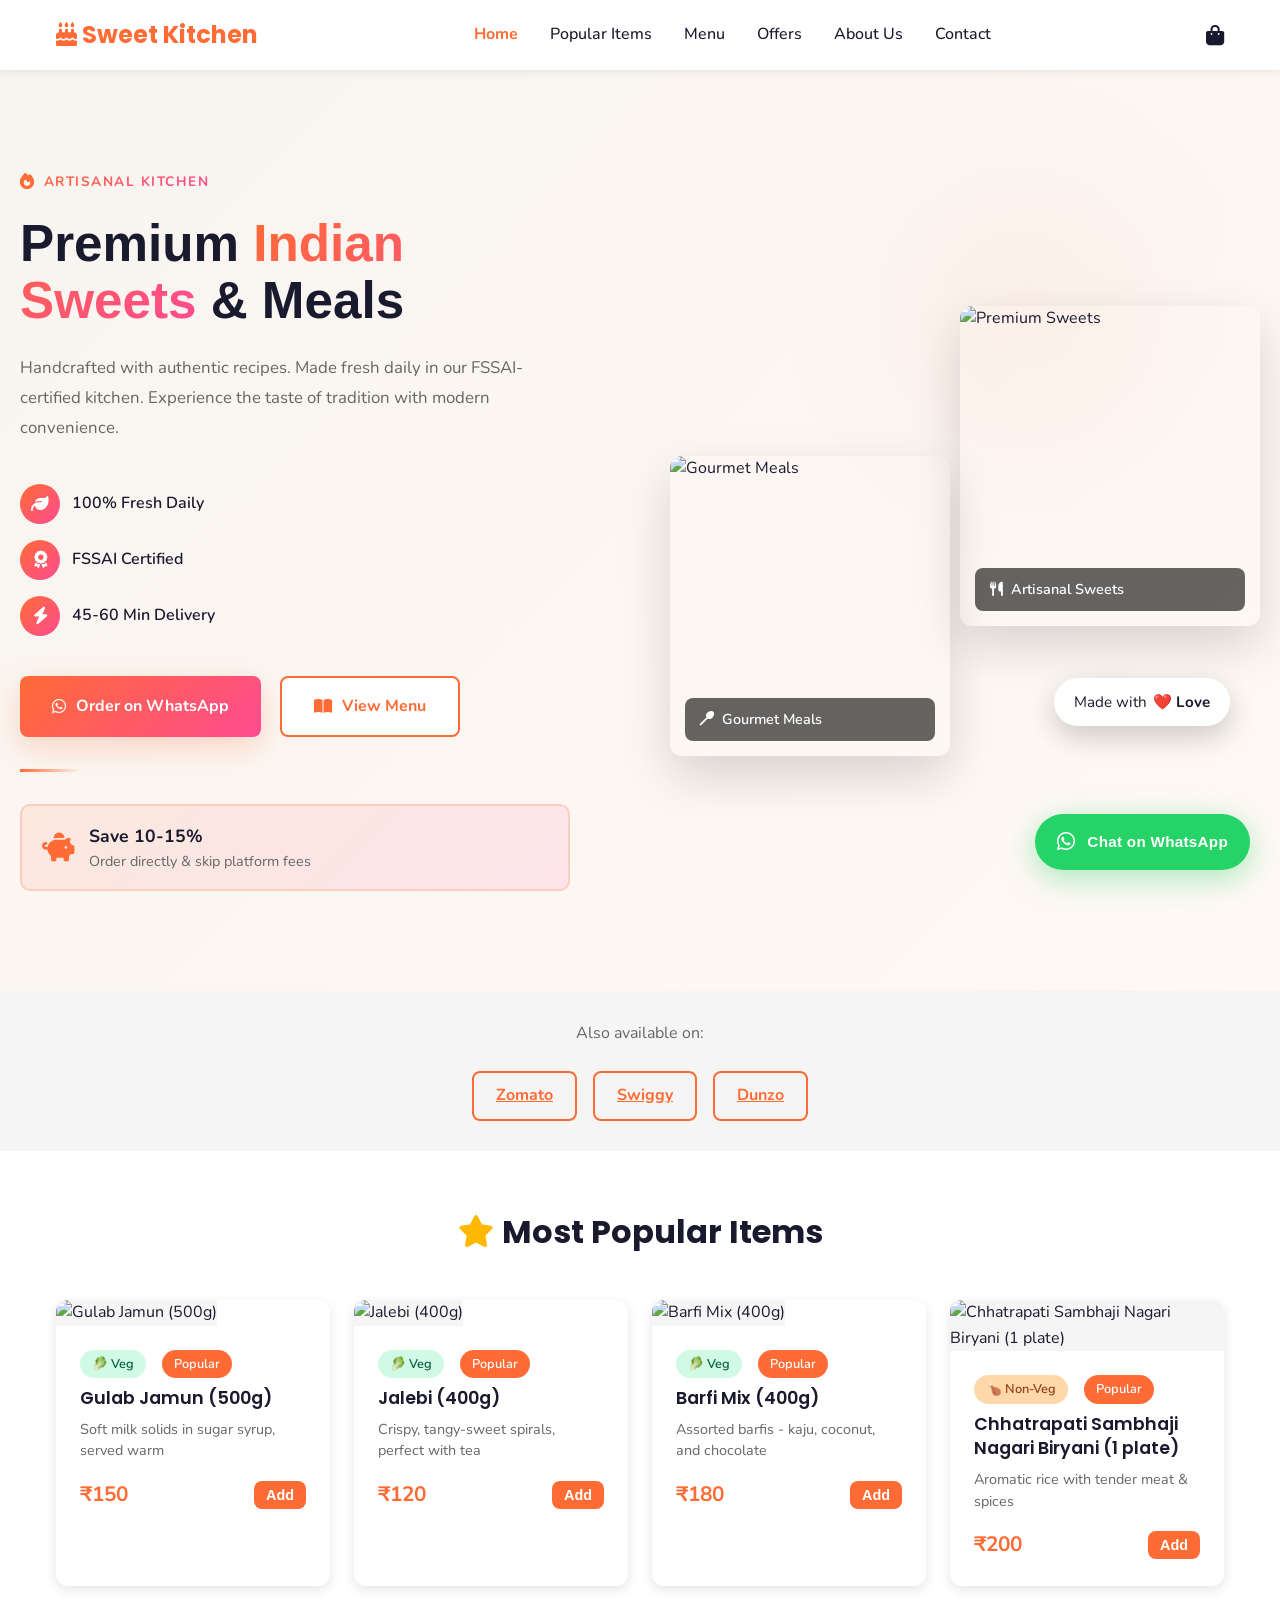
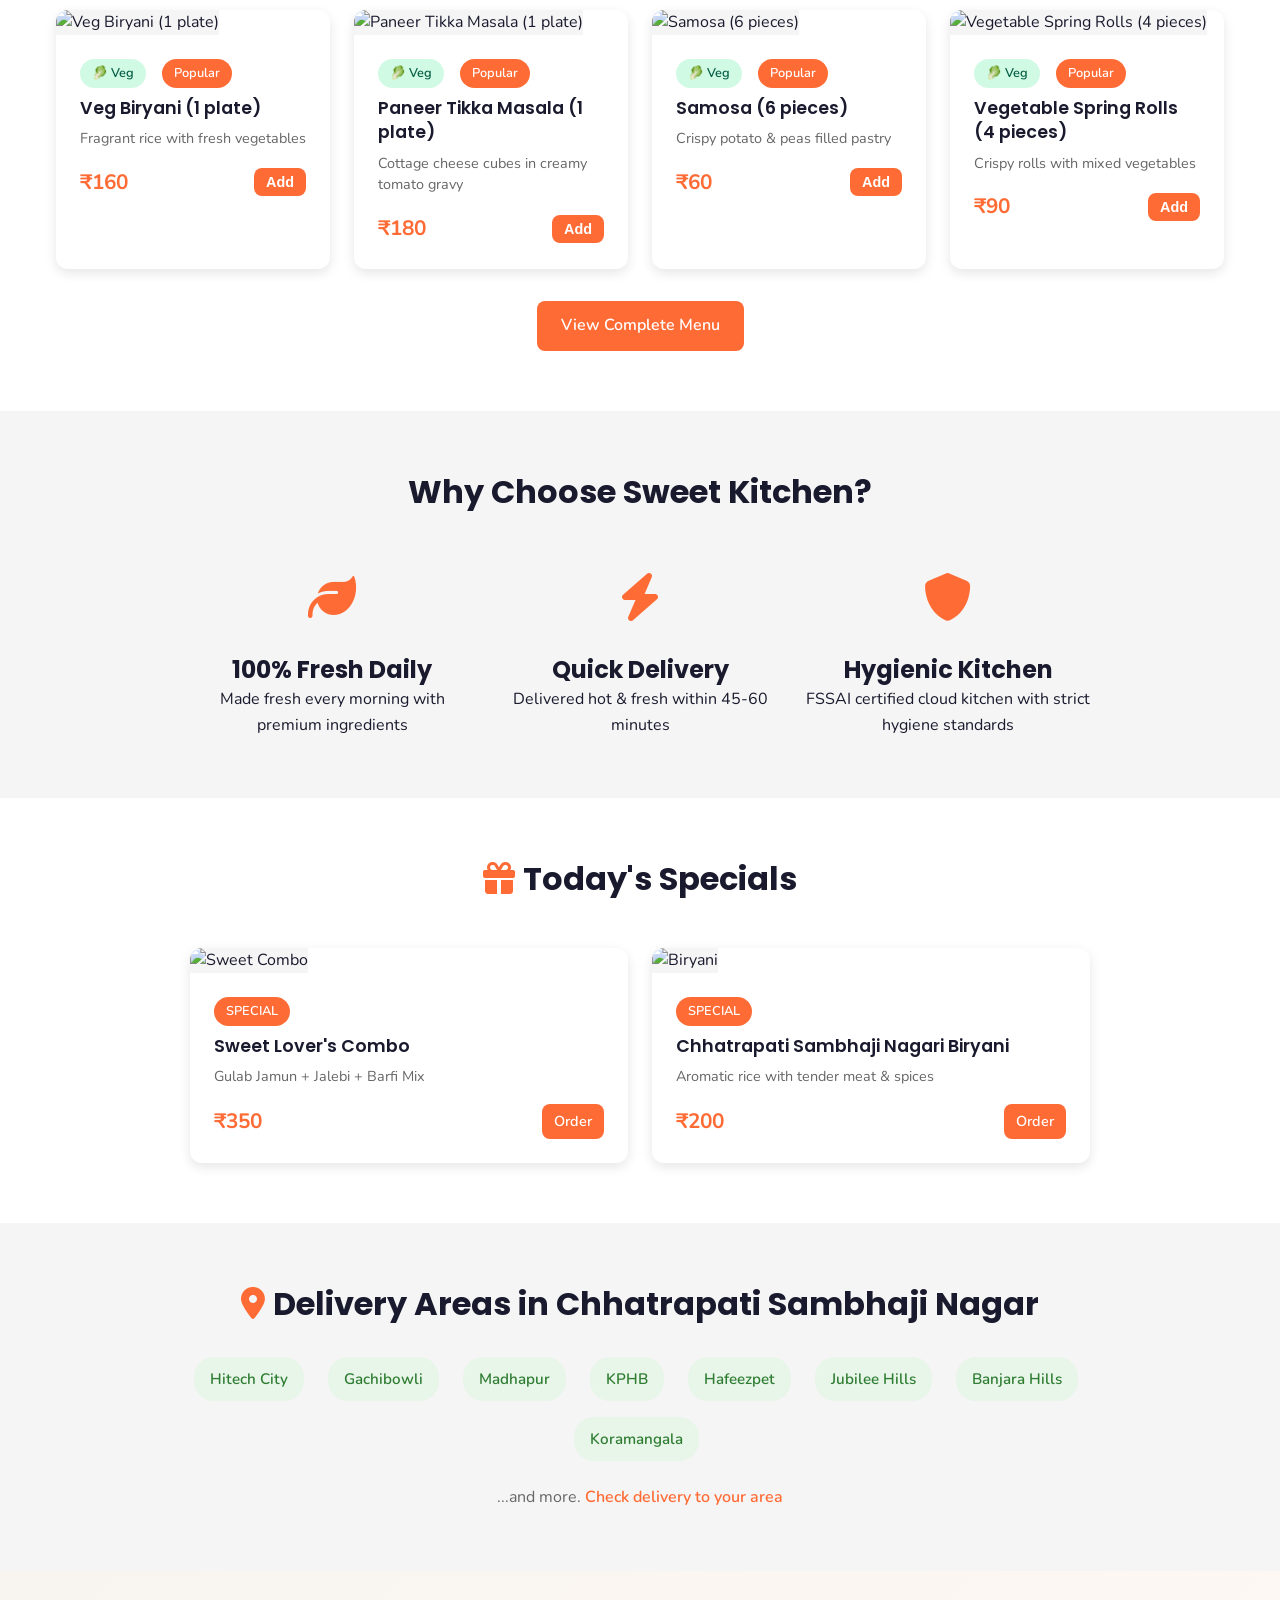
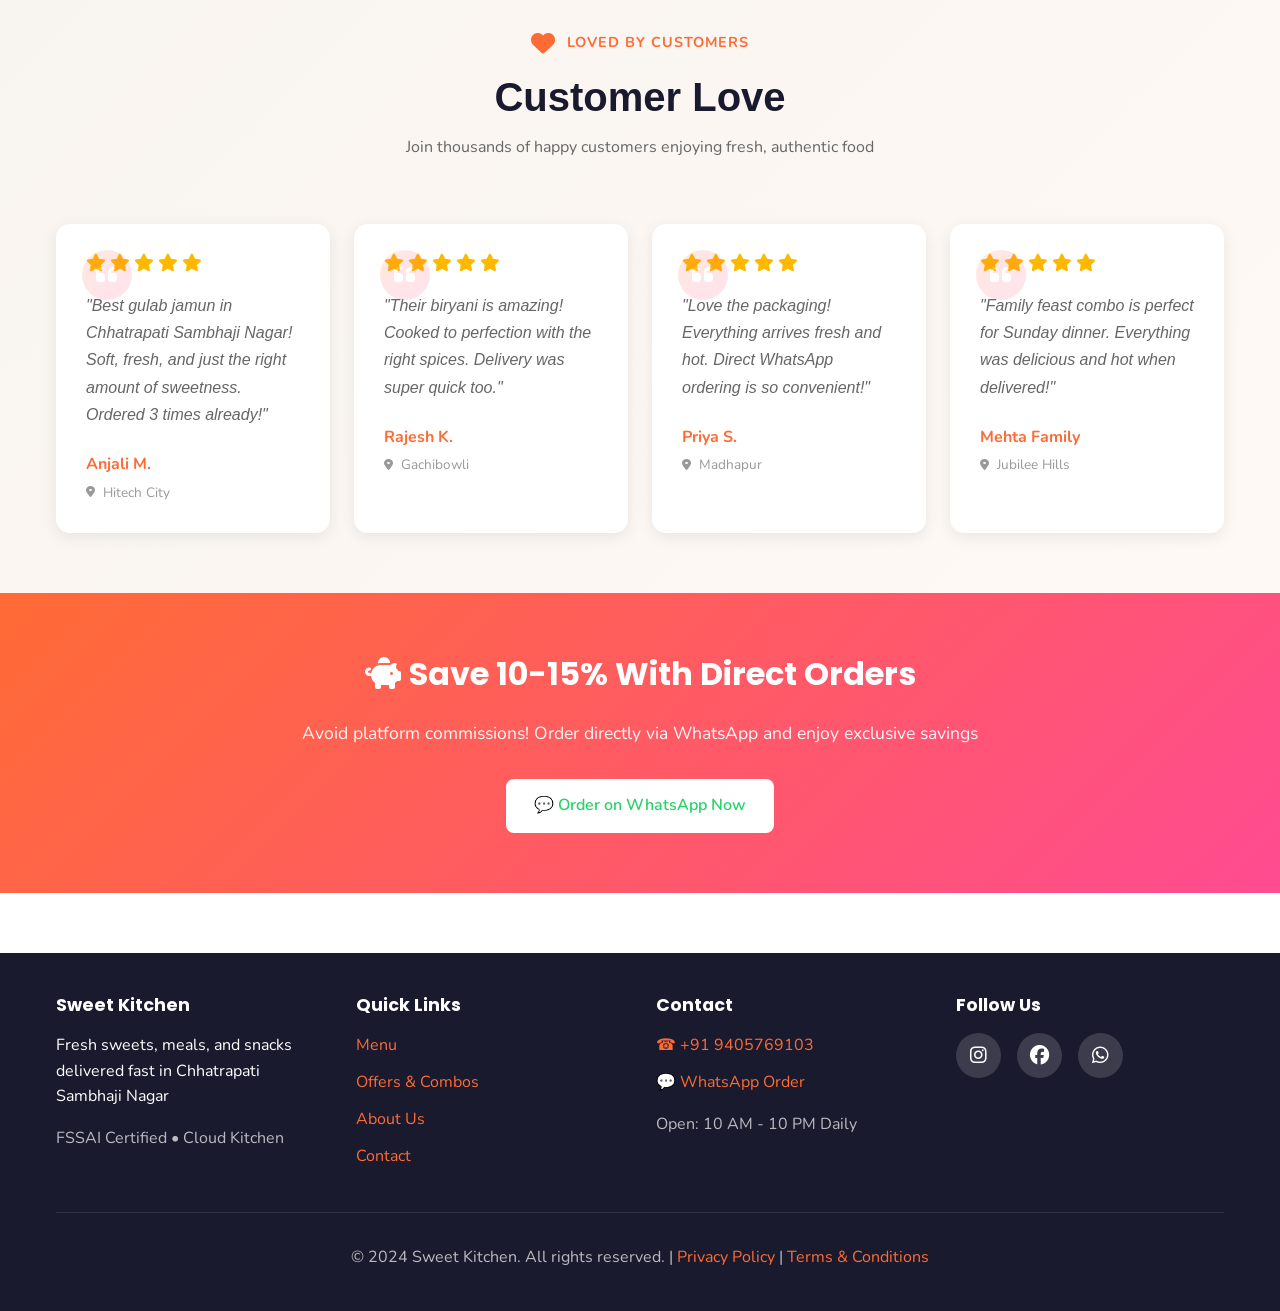
==== commit 92c2d649: "fixed total calcualtion logic" ====
--- a/index.html
+++ b/index.html
@@ -65,8 +65,11 @@
         <li><a href="offers.html">Offers</a></li>
         <li><a href="about.html">About Us</a></li>
         <li><a href="contact.html">Contact</a></li>
-        <li><a href="menu.html" class="btn-primary btn-sm">Order Now</a></li>
       </ul>
+      <a href="menu.html" id="cart-btn" style="position: relative; display: flex; align-items: center; gap: 0.5rem; text-decoration: none; color: var(--dark-text); transition: all 0.3s ease; font-weight: 600;">
+        <i class="fas fa-shopping-bag" style="font-size: 1.3rem;"></i>
+        <span id="cart-count" style="position: absolute; top: -8px; right: -8px; background: var(--primary-saffron); color: white; border-radius: 50%; width: 20px; height: 20px; display: flex; align-items: center; justify-content: center; font-size: 0.75rem; font-weight: 700; display: none;"></span>
+      </a>
       <button class="mobile-menu-toggle">☰</button>
     </div>
   </nav>
@@ -212,7 +215,7 @@
       <h2 style="text-align: center; margin-bottom: 3rem;"><i class="fas fa-gift" style="color: var(--primary-saffron); margin-right: 0.5rem;"></i>Today's Specials</h2>
       <div class="grid grid-2" style="max-width: 900px; margin: 0 auto;">
         <div class="card">
-          <img src="https://images.unsplash.com/photo-1593618998160-e34014e67546?w=400&h=300&fit=crop" alt="Sweet Combo" class="card-img">
+          <img src="https://thumbs.dreamstime.com/b/assorted-indian-sweets-gulab-jamun-jalebi-barfi-ladoo-festive-food-vibrant-image-showcasing-variety-delicious-perfect-406722705.jpg" alt="Sweet Combo" class="card-img">
           <div class="card-content">
             <div style="display: flex; gap: 0.5rem; margin-bottom: 0.5rem;">
               <span class="badge badge-popular">SPECIAL</span>
@@ -227,7 +230,7 @@
         </div>
 
         <div class="card">
-          <img src="https://images.unsplash.com/photo-1631040822154-e629aaaf9f0d?w=400&h=300&fit=crop" alt="Biryani" class="card-img">
+          <img src="https://authenticroyal.com/wp-content/uploads/2024/10/royal-rice-may-220461.jpg" alt="Biryani" class="card-img">
           <div class="card-content">
             <div style="display: flex; gap: 0.5rem; margin-bottom: 0.5rem;">
               <span class="badge badge-popular">SPECIAL</span>
@@ -424,8 +427,92 @@
   <script src="js/menu-data.js"></script>
   <script src="js/main.js"></script>
   <script>
+    // Homepage cart management
+    let homepageCart = [];
+
+    // Load cart from localStorage
+    function loadHomepageCart() {
+      const saved = localStorage.getItem('sweetKitchenCart');
+      if (saved) {
+        homepageCart = JSON.parse(saved);
+      }
+    }
+
+    // Add item to cart from homepage
+    function addToCartFromHome(itemId) {
+      const item = menuItems.find(i => i.id === itemId);
+      if (!item) return;
+
+      loadHomepageCart();
+
+      const existingItem = homepageCart.find(i => i.id === itemId);
+      if (existingItem) {
+        existingItem.quantity++;
+      } else {
+        homepageCart.push({
+          id: item.id,
+          name: item.name,
+          price: item.price,
+          quantity: 1
+        });
+      }
+
+      localStorage.setItem('sweetKitchenCart', JSON.stringify(homepageCart));
+      showCartNotification(item.name);
+    }
+
+    // Update cart badge
+    function updateCartBadge() {
+      const cartCount = document.getElementById('cart-count');
+      if (cartCount) {
+        if (homepageCart.length > 0) {
+          cartCount.textContent = homepageCart.length;
+          cartCount.style.display = 'flex';
+        } else {
+          cartCount.style.display = 'none';
+        }
+      }
+    }
+
+    // Show notification when item added
+    function showCartNotification(itemName) {
+      const notification = document.createElement('div');
+      notification.style.cssText = `
+        position: fixed;
+        bottom: 100px;
+        right: 20px;
+        background: linear-gradient(135deg, var(--primary-saffron), var(--primary-pink));
+        color: white;
+        padding: 16px 24px;
+        border-radius: 8px;
+        box-shadow: 0 8px 24px rgba(0,0,0,0.15);
+        z-index: 1000;
+        animation: slideInUp 0.3s ease;
+        display: flex;
+        align-items: center;
+        gap: 12px;
+        font-weight: 600;
+      `;
+      notification.innerHTML = `
+        <i class="fas fa-check-circle"></i>
+        <span>${itemName} added to cart!</span>
+      `;
+      document.body.appendChild(notification);
+
+      setTimeout(() => {
+        notification.style.animation = 'slideOutDown 0.3s ease';
+        setTimeout(() => notification.remove(), 300);
+      }, 3000);
+
+      updateCartBadge();
+    }
+
     // Populate popular items on homepage
     document.addEventListener('DOMContentLoaded', () => {
+      // Load cart and update badge
+      loadHomepageCart();
+      updateCartBadge();
+
       const popularItems = getPopularItems();
       const container = document.getElementById('popular-items');
 
@@ -445,7 +532,7 @@
             <p class="card-description">${item.description}</p>
             <div class="card-footer">
               <span class="card-price">${SK.formatPrice(item.price)}</span>
-              <a href="${SK.buildWhatsAppOrderURL(item.name, item.price)}" target="_blank" class="btn-primary btn-sm" style="padding: 6px 12px;">Order</a>
+              <button onclick="addToCartFromHome(${item.id})" class="btn-primary btn-sm" style="padding: 6px 12px; border: none; cursor: pointer;">Add</button>
             </div>
           </div>
         `;
